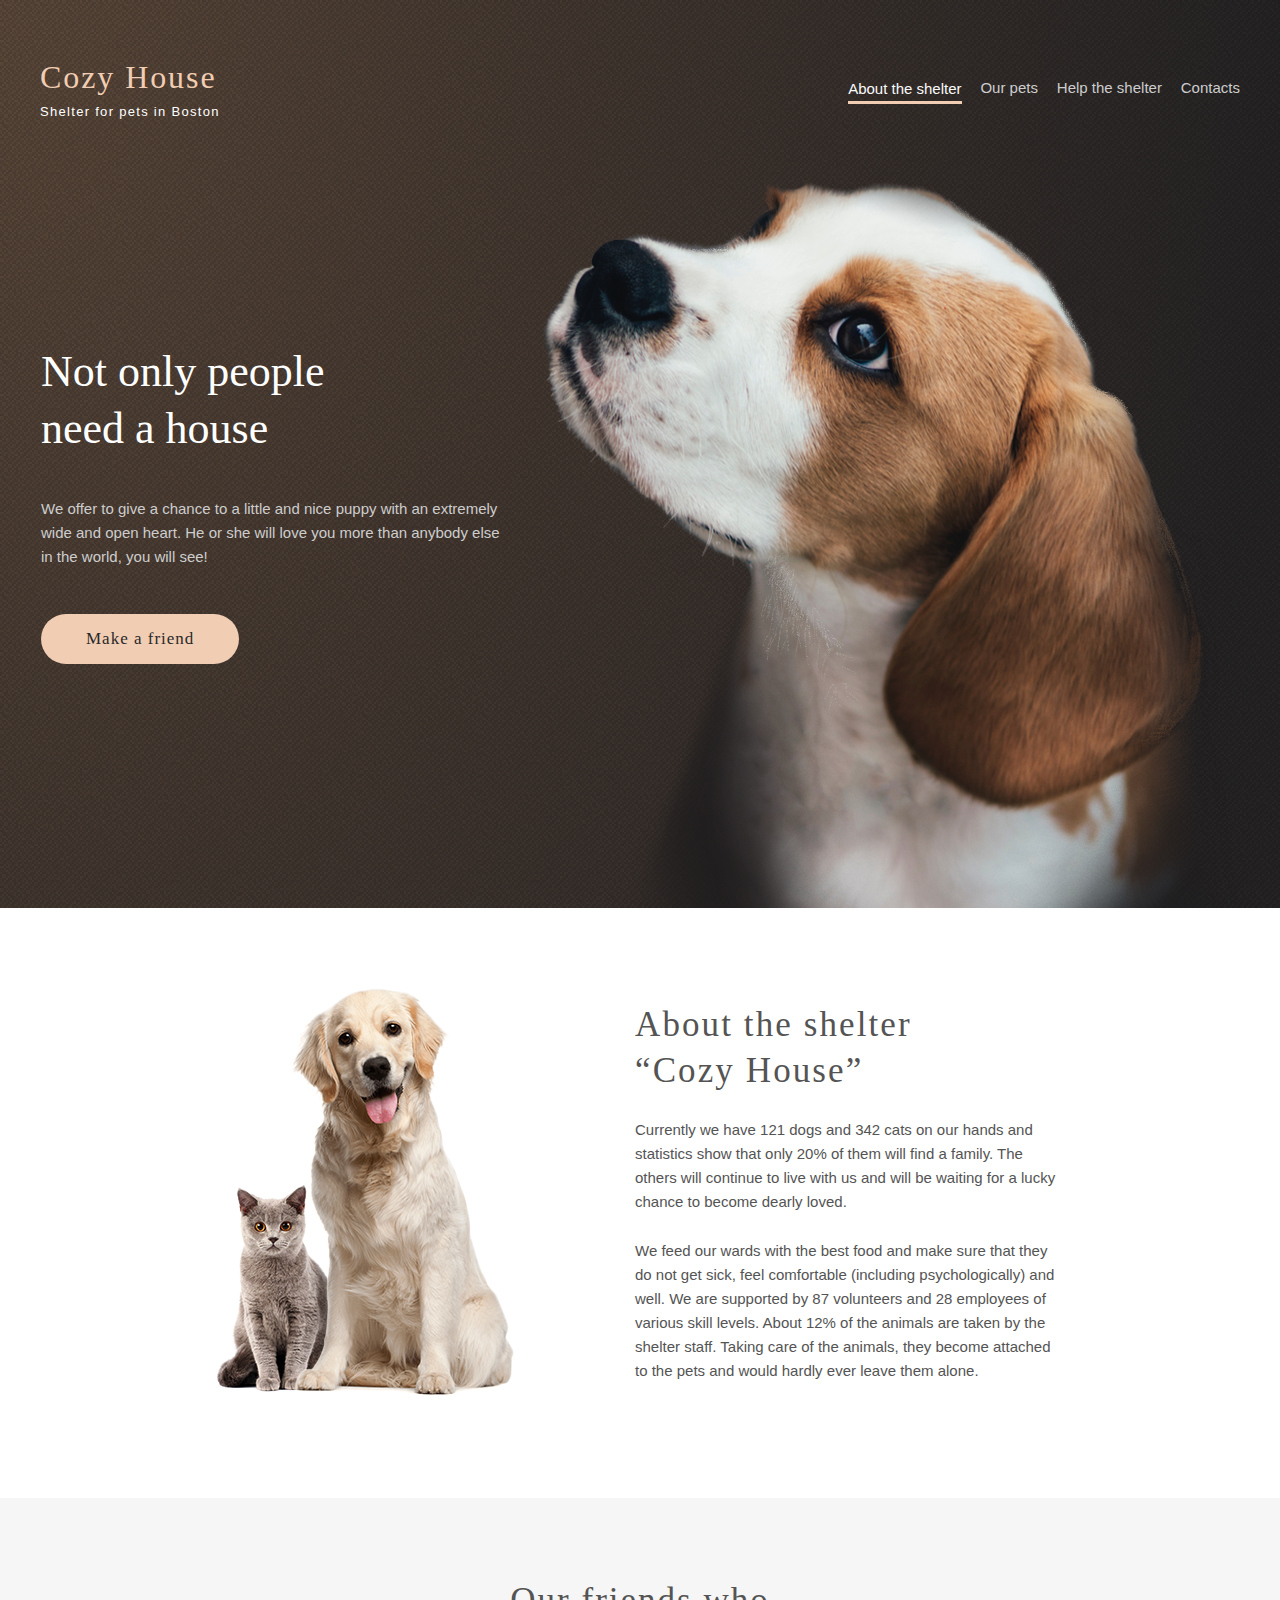
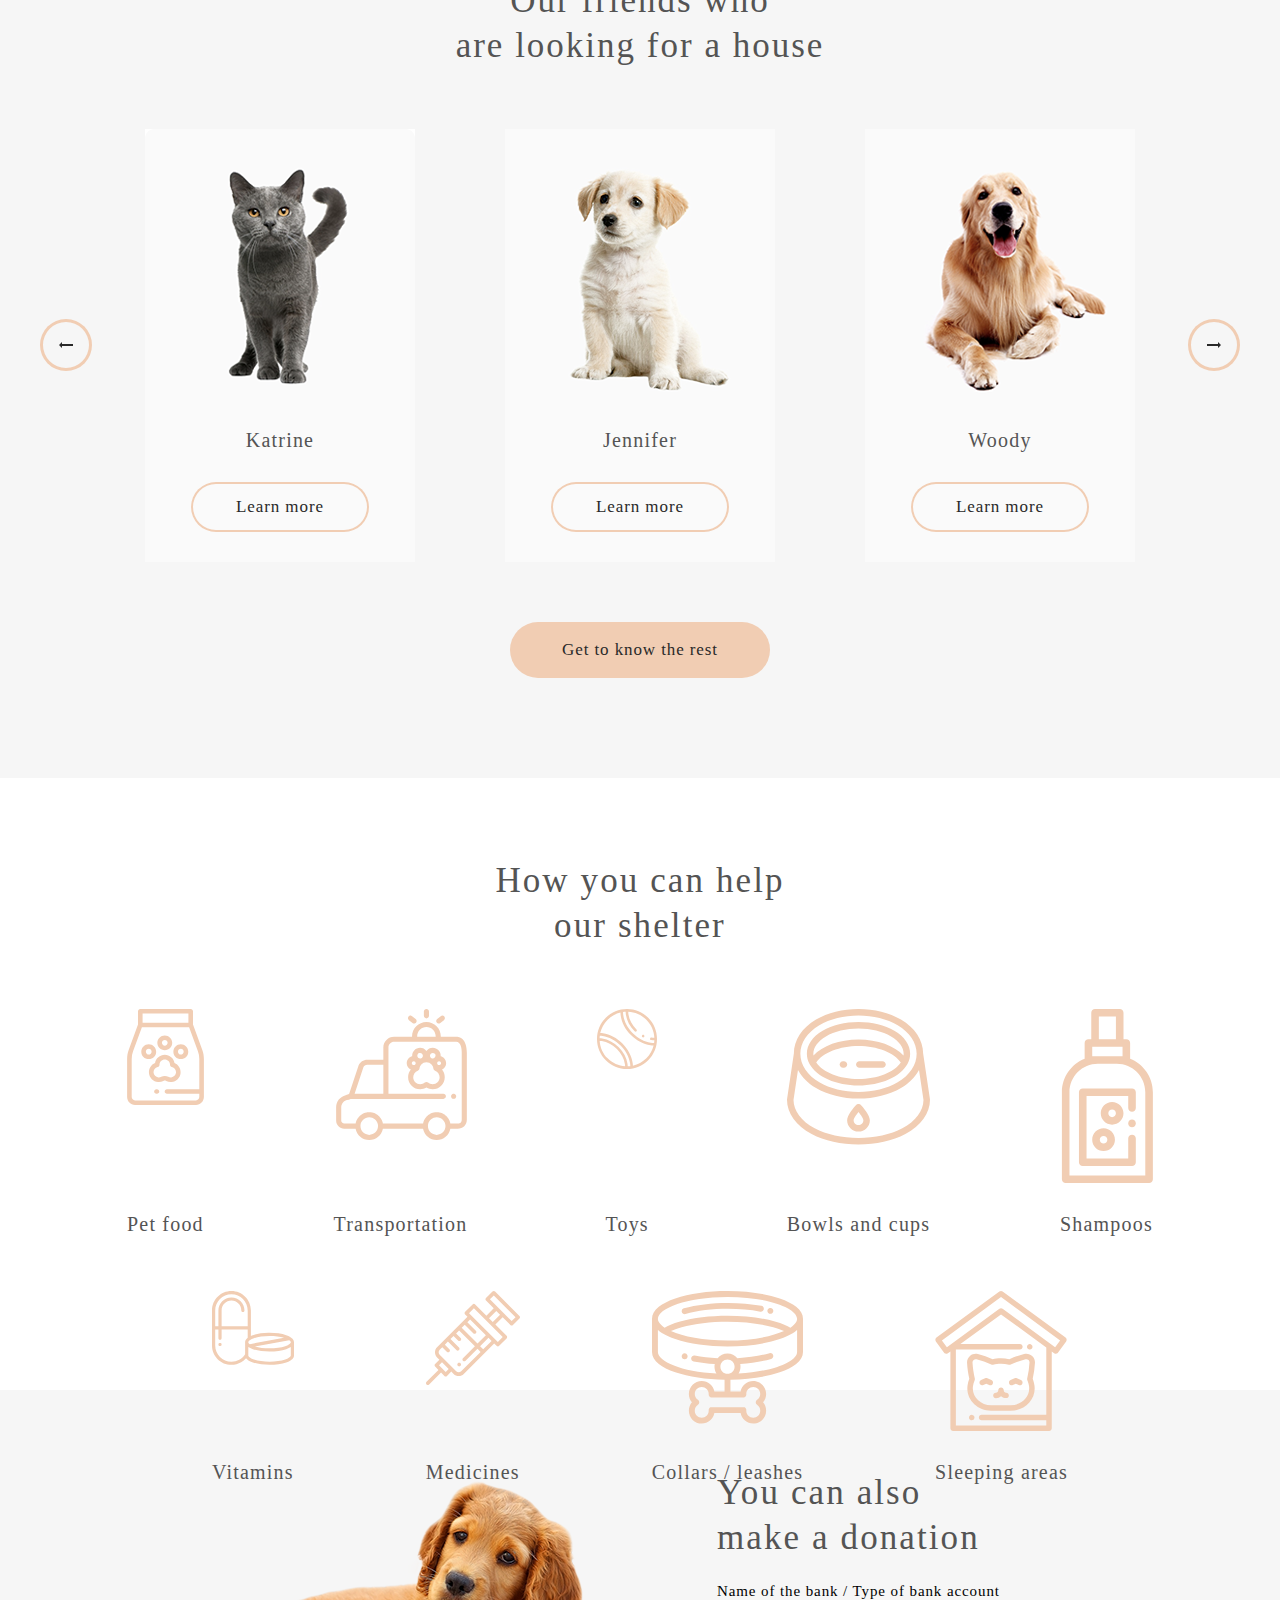
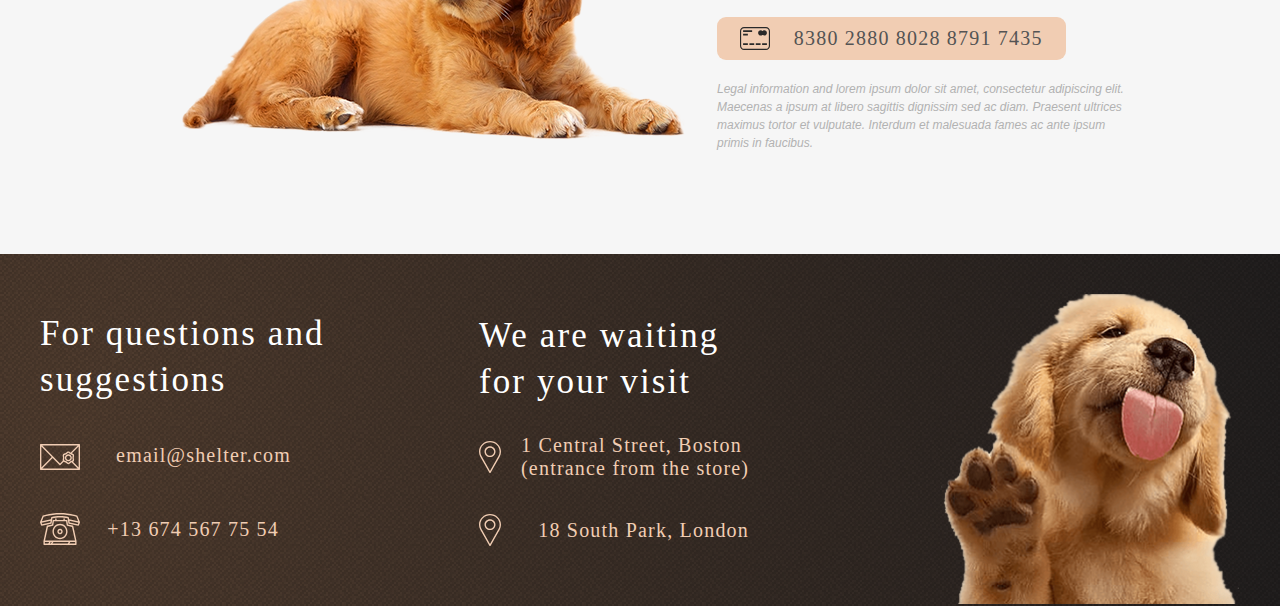
==== pages/main/main.html @ a956bc63 "feat: finish adaptive main page" ====
<!doctype html>
<html lang="en">
<head>
  <meta charset="UTF-8">
  <meta name="viewport"
        content="width=device-width, user-scalable=no, initial-scale=1.0, maximum-scale=1.0, minimum-scale=1.0, shrink-to-fit=no">
  <meta http-equiv="X-UA-Compatible" content="ie=edge">
  <title>Cozy House Shelter</title>
  <link href="main.css" type="text/css" rel="stylesheet">
  <link rel="icon" href="favicon.ico" type="image/x-icon">
</head>
<body>
<div class="bg">
  <div class="wrapper">
    <header>
      <div class="logo">
        <div class="logo__title">
          Cozy House
        </div>
        <div class="logo__subtitle">
          Shelter for pets in Boston
        </div>
      </div>
      <nav class="menu">
        <img class="burger-button" src="../../assets/images/main/start_screen/Burger.svg" alt="">
        <ul class="list">
          <li class="list__item">
            <a class="list__link list__link_active">
              About the shelter
            </a>
          </li>
          <li class="list__item">
            <a class="list__link list__link_disabled">
              Our pets
            </a>
          </li>
          <li class="list__item">
            <a class="list__link list__link_disabled">
              Help the shelter
            </a>
          </li>
          <li class="list__item">
            <a class="list__link list__link_disabled">
              Contacts
            </a>
          </li>
        </ul>
      </nav>
    </header>
  </div>

  <main>
    <div class="hero">
      <div class="wrapper">
        <div class="hero__wrapper">
          <div class="hero__content">
            <h2 class="hero__title">
              Not only people need a house
            </h2>
            <p class="hero__subtitle">
              We offer to give a chance to a little and nice <span>puppy
              with an extremely wide and open</span> <span>heart. He or she will
              love you more than</span> <span>anybody else in the world, you will see!</span>
            </p>
            <button type="button" class="hero__button">
              Make a friend
            </button>
          </div>
          <img class="puppy-bg"
               src="../../assets/images/main/start_screen/start-screen-puppy.png"
               alt="start-screen-puppy">
        </div>
      </div>
    </div>
  </main>
</div>
<div class="about">
  <div class="wrapper">
    <div class="about__wrapper">
      <div class="about__image-wrapper">
        <img class="about__image"
             src="../../assets/images/main/about/about-pets.png"
             alt="about-pets">
      </div>
      <div class="about__content">
        <h3 class="about__title">
          <span>About the shelter </span>
          <span>“Cozy House”</span>
        </h3>
        <div class="about__description">
          <p>
            Currently we have 121 dogs and 342 cats on our hands
            and statistics show that only 20% of them will find a family.
            The others will continue to live with us and will be waiting for
            a lucky chance to become dearly loved.
          </p>
          <p>
            We feed our wards with the best food and make sure that they do
            not get sick, feel comfortable (including psychologically) and well.
            We are supported by 87 volunteers and 28 employees of various skill
            levels. About 12% of the animals are taken by the shelter staff.
            Taking care of the animals, they become attached to the pets and
            would hardly ever leave them alone.
          </p>
        </div>
      </div>
    </div>
  </div>
</div>
<div class="pets">
  <div class="wrapper">
    <div class="pets__wrapper">

      <h3 class="pets__title">
        <span>Our friends who </span>
        <span>are looking for a house</span>
      </h3>
      <div class="pets__content">
        <button class="slider-button">
          <img class="pets__arrow" src="../../assets/icons/Arrow.svg" alt="←">
        </button>
        <div class="pets__content__cards">
          <div class="card">
            <img class="card__image" src="../../assets/images/main/pets/pets-katrine.png" alt="Cat Katrine">
            <div class="card__content">
              <h4 class="card__title">
                Katrine
              </h4>
              <button class="card__button">Learn more</button>
            </div>
          </div>
          <div class="card">
            <img class="card__image" src="../../assets/images/main/pets/pets-jennifer.png" alt="Puppy Jennifer">
            <div class="card__content">
              <h4 class="card__title">
                Jennifer
              </h4>
              <button class="card__button">Learn more</button>
            </div>
          </div>
          <div class="card">
            <img class="card__image" src="../../assets/images/main/pets/pets-woody.png" alt="Dog Woody">
            <div class="card__content">
              <h4 class="card__title">
                Woody
              </h4>
              <button class="card__button">Learn more</button>
            </div>
          </div>
        </div>
        <button class="slider-button_right">
          <img class="pets__arrow" src="../../assets/icons/Arrow.svg" alt="→">
        </button>
      </div>
      <button class="pets__button">
        Get to know the rest
      </button>
    </div>
  </div>
</div>
<div class="help">
  <div class="wrapper">
    <div class="help__wrapper">
      <h3 class="help__title">
        <span>How you can help</span>
        <span>our shelter</span>
      </h3>
      <div class="help__content">
        <div class="help__item">
          <img class="help__icon" src="../../assets/images/main/help/Vector.svg" alt="">
          <h4>Pet food</h4>
        </div>
        <div class="help__item">
          <img class="help__icon" src="../../assets/images/main/help/transportation.svg" alt="">
          <h4>Transportation</h4>
        </div>
        <div class="help__item">
          <img class="help__icon" src="../../assets/images/main/help/toys.svg" alt="">
          <h4>Toys</h4>
        </div>
        <div class="help__item">
          <img class="help__icon" src="../../assets/images/main/help/bowls-and-cups.svg" alt="">
          <h4>Bowls and cups</h4>
        </div>
        <div class="help__item">
          <img class="help__icon" src="../../assets/images/main/help/shampoos.svg" alt="">
          <h4>Shampoos</h4>
        </div>
        <div class="help__item">
          <img class="help__icon" src="../../assets/images/main/help/vitamins.svg" alt="">
          <h4>Vitamins</h4>
        </div>
        <div class="help__item">
          <img class="help__icon" src="../../assets/images/main/help/medicines.svg" alt="">
          <h4>Medicines</h4>
        </div>
        <div class="help__item">
          <img class="help__icon" src="../../assets/images/main/help/collars-or-leashes.svg" alt="">
          <h4>Collars / leashes</h4>
        </div>
        <div class="help__item">
          <img class="help__icon" src="../../assets/images/main/help/sleeping-area.svg" alt="">
          <h4>Sleeping areas</h4>
        </div>
      </div>
    </div>
  </div>
</div>
<div class="donation">
  <div class="wrapper">
    <div class="donation__wrapper">
      <div class="donation__content">
        <div class="donation__content__image">
          <img src="../../assets/images/main/donation/donation-dog.png" alt="donation dog">
        </div>
        <div class="donation__content__info">
          <h3><span>You can also</span><span>make a donation</span></h3>
          <h5>Name of the bank / Type of bank account</h5>
          <div class="donation__credit">
            <img src="../../assets/images/main/donation/credit-card.svg" alt="credit card icon">
            <a class="donation__credit__number">8380 2880 8028 8791 7435</a>
            <!--            <h4>8380 2880 8028 8791 7435</h4>-->
          </div>
          <p>Legal information and lorem ipsum dolor sit amet, consectetur adipiscing elit.
            Maecenas a ipsum at libero sagittis dignissim sed ac diam. Praesent ultrices maximus tortor et
            vulputate. Interdum et malesuada fames ac ante ipsum primis in faucibus.</p>
        </div>
      </div>
    </div>
  </div>
</div>
<footer class="footer">
  <div class="wrapper">
    <div class="footer__wrapper">
      <div class="footer__content">
        <div class="footer__content-1">
          <h3>For questions and suggestions</h3>
          <div class="footer__content-1__email">
            <img src="../../assets/images/main/footer/mail.svg" alt="">
            <h4><a href="mailto:email@shelter.com">email@shelter.com</a></h4>
          </div>
          <div class="footer__content-1__phone">
            <img src="../../assets/images/main/footer/phone.svg" alt="">
            <h4><a href="tel:13 674 567 75 54">+13 674 567 75 54</a></h4>
          </div>
        </div>
        <div class="footer__content-2">
          <h3><span>We are waiting</span><span> for your visit</span></h3>
          <div class="footer__content-2__address">
            <img src="../../assets/images/main/footer/pin.svg" alt="">
            <h4><a href="https://goo.gl/maps/xP6PQfseTddWFfBh7" target="_blank">1 Central Street, Boston (entrance from
              the store)</a></h4>
          </div>
          <div class="footer__content-2__city">
            <img src="../../assets/images/main/footer/pin.svg" alt="">
            <h4><a href="https://goo.gl/maps/x11BV74oHRao1bEs8" target="_blank">18 South Park, London</a></h4>
          </div>
        </div>
        <div class="footer__content-image">
          <img src="../../assets/images/main/footer/footer-puppy.png" alt="">
        </div>
      </div>
    </div>
  </div>
</footer>
</body>
</html>
---- pages/main/main.css ----
@font-face {
  font-family: Georgia; }
:root {
  font-size: 10px; }

* {
  margin: 0;
  padding: 0;
  -webkit-box-sizing: border-box;
  -moz-box-sizing: border-box;
  box-sizing: border-box; }

.wrapper {
  display: flex;
  margin: 0 auto;
  max-width: 128rem;
  justify-content: space-between; }

header {
  display: flex;
  justify-content: space-between;
  width: 100%;
  padding: 6rem 4rem; }

.logo {
  display: flex;
  flex-direction: column;
  margin-right: 8.1rem; }
  .logo__title {
    color: #F1CDB3;
    font-family: Georgia;
    font-size: 3.2rem;
    line-height: 110%;
    letter-spacing: 0.192rem;
    white-space: nowrap; }
  .logo__subtitle {
    margin-top: 10px;
    color: #FFFFFF;
    text-align: center;
    font-family: Arial;
    font-style: normal;
    font-weight: normal;
    font-size: 1.3rem;
    letter-spacing: 0.13rem;
    line-height: 110%; }

.menu {
  display: flex;
  width: 47.3rem; }
  .menu .burger-button {
    visibility: collapse; }

.list {
  display: flex;
  justify-content: space-between;
  width: 100%;
  margin: 0;
  padding-bottom: 0.4rem;
  list-style-type: none; }
  .list .list__item {
    display: flex;
    align-items: center;
    color: #FAFAFA; }
    .list .list__item .list__link {
      font-family: Arial, sans-serif;
      font-size: 1.5rem;
      line-height: 160%;
      cursor: pointer; }
      .list .list__item .list__link_active {
        border-bottom: solid 3px #F1CDB3;
        padding-top: 0.5rem; }
        .list .list__item .list__link_active:hover {
          border-bottom: transparent; }
      .list .list__item .list__link_disabled {
        color: #CDCDCD; }
        .list .list__item .list__link_disabled:hover {
          color: #fff; }

.bg {
  background: url(../../assets/images/noise_transparent@2x.png), radial-gradient(100% 215.42% at 0% 0%, #5B483A 0%, #262425 100%), #211F20; }

.hero {
  display: flex; }
  .hero__wrapper {
    display: flex;
    width: 100%;
    justify-content: space-between;
    flex-direction: row; }
  .hero__content {
    display: flex;
    flex-direction: column;
    justify-content: center;
    padding-bottom: 4rem;
    align-items: flex-start; }
  .hero__title {
    padding: 0 0 4rem 0;
    max-width: 31rem;
    color: #FFFFFF;
    line-height: 130%;
    font-family: Georgia, Serif;
    font-size: 4.4rem;
    font-weight: 400; }
  .hero__subtitle {
    padding-bottom: 1rem;
    max-width: 46rem;
    color: #CDCDCD;
    font-family: Arial, sans-serif;
    line-height: 160%;
    font-weight: 400;
    font-size: 1.5rem; }
  .hero__button {
    background-color: #F1CDB3;
    border-radius: 100px;
    font-family: Georgia, serif;
    font-size: 17px;
    padding: 1.5rem 4.5rem;
    letter-spacing: 0.0108rem;
    cursor: pointer;
    outline: transparent;
    border: none;
    transition-duration: 0.3s;
    color: #292929;
    margin-top: 3.5rem;
    margin-bottom: 4rem;
    letter-spacing: 0.1rem; }
    .hero__button:hover {
      background-color: #FDDCC4; }
  .hero .puppy-bg {
    padding: 0 0 0 4rem; }

.about {
  display: flex;
  justify-content: space-between; }
  .about__wrapper {
    display: flex;
    width: 100%;
    justify-content: space-between;
    padding: 8rem 17.5rem 10rem 17.5rem; }
  .about .wrapper {
    justify-content: center; }
  .about__content {
    display: flex;
    justify-content: center;
    flex-direction: column;
    max-width: 43rem;
    margin-left: 12rem; }
  .about__title {
    color: #545454;
    font-family: Georgia, Serif;
    font-style: normal;
    font-weight: normal;
    font-size: 3.5rem;
    line-height: 130%;
    letter-spacing: 0.21rem;
    color: #545454; }
    .about__title span {
      display: block; }
  .about__description {
    margin-top: 2.5rem; }
    .about__description p {
      color: #545454;
      font-family: Arial, sans-serif;
      font-style: normal;
      font-weight: normal;
      font-size: 1.5rem;
      line-height: 160%;
      color: #545454; }
      .about__description p:nth-child(2) {
        margin-top: 2.5rem; }

.pets {
  padding-top: 8rem;
  padding-bottom: 10rem;
  background: #F6F6F6; }
  .pets__wrapper {
    width: 100%;
    display: flex;
    flex-direction: column;
    align-items: center; }
  .pets__title {
    max-width: 40rem;
    text-align: center;
    color: #545454;
    font-family: Georgia, Serif;
    font-style: normal;
    font-weight: normal;
    font-size: 3.5rem;
    line-height: 130%;
    letter-spacing: 0.21rem;
    color: #545454; }
    .pets__title span {
      display: block;
      letter-spacing: 0.2rem; }
  .pets__content {
    display: flex;
    align-items: center; }
    .pets__content .slider-button {
      display: flex;
      justify-content: center;
      align-items: center;
      width: 5.2rem;
      height: 5.2rem;
      border: none;
      box-shadow: inset 0 0 0 0.3rem #F1CDB3;
      border-radius: 100%;
      padding: 1.9rem;
      background: transparent;
      cursor: pointer;
      transition-duration: 0.3s;
      outline: transparent;
      outline: transparent; }
      .pets__content .slider-button:hover {
        box-shadow: none;
        background-color: #FDDCC4; }
    .pets__content .slider-button_right {
      display: flex;
      justify-content: center;
      align-items: center;
      width: 5.2rem;
      height: 5.2rem;
      border: none;
      box-shadow: inset 0 0 0 0.3rem #F1CDB3;
      border-radius: 100%;
      padding: 1.9rem;
      background: transparent;
      cursor: pointer;
      transition-duration: 0.3s;
      outline: transparent;
      transform: scaleX(-1);
      outline: transparent; }
      .pets__content .slider-button_right:hover {
        box-shadow: none;
        background-color: #FDDCC4; }
    .pets__content__cards {
      display: flex;
      padding: 6rem 0.8rem; }
      .pets__content__cards .card {
        display: flex;
        flex-direction: column;
        border-radius: 0.9rem;
        margin: 0 4.5rem; }
        .pets__content__cards .card:hover {
          box-shadow: 0px 2px 35px 14px rgba(13, 13, 13, 0.04); }
        .pets__content__cards .card__image {
          width: 100%; }
        .pets__content__cards .card__content {
          display: flex;
          flex-direction: column;
          align-items: center;
          padding-bottom: 3rem;
          background: #fafafa; }
        .pets__content__cards .card__title {
          margin: 3rem 0;
          font-family: Georgia, Serif;
          font-style: normal;
          font-weight: normal;
          font-size: 2rem;
          line-height: 115%;
          letter-spacing: 0.12rem;
          color: #545454; }
        .pets__content__cards .card__button {
          background: transparent;
          box-shadow: inset 0 0 0 2px #F1CDB3;
          border-radius: 100px;
          font-family: Georgia, serif;
          font-size: 17px;
          padding: 1.5rem 4.5rem;
          letter-spacing: 0.0108rem;
          cursor: pointer;
          outline: transparent;
          border: none;
          transition-duration: 0.3s;
          color: #292929;
          letter-spacing: 0.09rem; }
          .pets__content__cards .card__button:hover {
            box-shadow: none;
            background-color: #FDDCC4; }
  .pets__button {
    background-color: #F1CDB3;
    border-radius: 100px;
    font-family: Georgia, serif;
    font-size: 17px;
    padding: 1.5rem 4.5rem;
    letter-spacing: 0.0108rem;
    cursor: pointer;
    outline: transparent;
    border: none;
    transition-duration: 0.3s;
    color: #292929;
    width: 26rem;
    letter-spacing: 0.09rem;
    padding: 1.8rem 4.5rem; }
    .pets__button:hover {
      background-color: #FDDCC4; }

.help {
  padding-top: 8rem;
  padding-bottom: 10rem; }
  .help__wrapper {
    width: 100%;
    display: flex;
    flex-direction: column;
    align-items: center; }
  .help__title {
    font-family: Georgia, Serif;
    font-style: normal;
    font-weight: normal;
    font-size: 3.5rem;
    line-height: 130%;
    letter-spacing: 0.21rem;
    color: #545454;
    text-align: center; }
    .help__title span {
      display: block; }
  .help__content {
    display: flex;
    flex-direction: row;
    max-width: 102.6rem;
    max-height: 28.1rem;
    margin-top: 6rem;
    text-align: center;
    justify-content: space-between;
    flex-wrap: wrap;
    gap: 0 8rem; }
    .help__content .help__item {
      display: flex;
      flex-direction: column;
      justify-content: space-between; }
      .help__content .help__item h4 {
        margin-top: 2rem;
        font-family: Georgia, Serif;
        font-style: normal;
        font-weight: normal;
        font-size: 2rem;
        line-height: 115%;
        letter-spacing: 0.12rem;
        color: #545454; }
    .help__content .help__item:nth-child(6) {
      margin-left: 8.5rem; }
    .help__content .help__item:nth-child(9) {
      margin-right: 8.5rem; }
    .help__content .help__item:nth-child(n+6) {
      margin-top: 5.5rem; }
    .help__content .help__icon {
      margin-bottom: 1rem; }

.donation {
  background: #F6F6F6; }
  .donation__wrapper {
    width: 100%;
    display: flex;
    flex-direction: column;
    align-items: center; }
  .donation__content {
    display: flex;
    flex-direction: row;
    padding: 8rem 14.2rem 0 18.2rem;
    margin-bottom: 10.2rem; }
    .donation__content__image {
      padding-top: 1rem; }
    .donation__content__info {
      display: flex;
      flex-direction: column;
      justify-content: space-between;
      padding-left: 3rem; }
      .donation__content__info span {
        display: block; }
      .donation__content__info h3 {
        font-family: Georgia, Serif;
        font-style: normal;
        font-weight: normal;
        font-size: 3.5rem;
        line-height: 130%;
        letter-spacing: 0.21rem;
        color: #545454; }
      .donation__content__info h5 {
        font-family: Georgia, Serif;
        font-style: normal;
        font-weight: normal;
        font-size: 1.5rem;
        line-height: 110%;
        letter-spacing: 0.09rem;
        padding-top: 2.2rem; }
      .donation__content__info .donation__credit {
        display: flex;
        flex-direction: row;
        justify-content: space-evenly;
        align-items: flex-start;
        height: 4.3rem;
        width: 34.9rem;
        border-radius: 0.9rem;
        background-color: #F1CDB3;
        margin-top: 1.8rem;
        padding-top: 1rem; }
        .donation__content__info .donation__credit__number {
          font-family: Georgia, Serif;
          font-style: normal;
          font-weight: normal;
          font-size: 2rem;
          line-height: 115%;
          letter-spacing: 0.12rem;
          color: #545454;
          cursor: pointer; }
      .donation__content__info p {
        font-family: Arial;
        font-style: italic;
        font-weight: normal;
        font-size: 1.2rem;
        line-height: 150%;
        padding-top: 2rem;
        color: #B2B2B2; }

.footer {
  background: url(../../assets/images/noise_transparent@2x.png), radial-gradient(110.67% 538.64% at 5.73% 50%, #513D2F 0%, #1A1A1C 100%), #211F20; }
  .footer__wrapper {
    width: 100%; }
  .footer__content {
    display: flex;
    flex-direction: row;
    align-items: center;
    justify-content: space-between; }
    .footer__content-1 {
      max-width: 30rem;
      height: 23.4rem;
      margin-left: 4rem;
      margin-bottom: 0.4rem; }
      .footer__content-1__email {
        display: flex;
        flex-direction: row;
        justify-content: space-between;
        width: 25.1rem;
        padding-top: 4.2rem; }
      .footer__content-1__phone {
        display: flex;
        flex-direction: row;
        justify-content: space-between;
        width: 23.9rem;
        padding-top: 4.3rem; }
        .footer__content-1__phone h4 {
          padding-top: 0.5rem; }
    .footer__content-2 {
      display: flex;
      flex-direction: column;
      width: 30.2rem;
      height: 23.4rem;
      margin-right: 2rem; }
      .footer__content-2 span {
        display: block; }
      .footer__content-2 h3 {
        max-width: 32.5rem; }
      .footer__content-2__address {
        display: flex;
        flex-direction: row;
        justify-content: space-between;
        margin-top: 3rem; }
        .footer__content-2__address h4 {
          padding-left: 2rem; }
      .footer__content-2__city {
        display: flex;
        flex-direction: row;
        justify-content: space-between;
        margin-top: 3.4rem;
        width: 27rem; }
        .footer__content-2__city h4 {
          margin-top: 0.5rem; }
    .footer__content a {
      color: #F1CDB3;
      text-decoration: none; }
      .footer__content a:hover {
        text-decoration: underline; }
    .footer__content-image {
      margin-top: 4rem;
      margin-right: 4rem; }
    .footer__content h3 {
      font-family: Georgia, Serif;
      font-style: normal;
      font-weight: normal;
      font-size: 3.5rem;
      line-height: 130%;
      letter-spacing: 0.21rem;
      color: #545454;
      color: #FFFFFF; }
    .footer__content h4 {
      font-family: Georgia, Serif;
      font-style: normal;
      font-weight: normal;
      font-size: 2rem;
      line-height: 115%;
      letter-spacing: 0.12rem;
      color: #545454;
      color: #F1CDB3; }

@media screen and (max-width: 1279px) {
  body {
    width: 76.8rem;
    margin: 0 auto; }

  .wrapper {
    max-width: 76.8rem; }

  header {
    padding: 3rem; }
    header .logo {
      margin-right: 4.1rem; }

  .hero {
    flex-wrap: wrap; }
    .hero__content {
      padding-right: 7rem;
      flex-direction: column;
      align-items: center;
      margin: 3rem 0 0 0; }
    .hero .puppy-bg {
      padding: 5.9rem 0 0 14.1rem;
      width: 71.2rem; }
    .hero__title {
      padding: 0 0 3rem 0;
      margin-right: 8rem; }
    .hero__subtitle {
      padding: 0;
      margin-top: 1.2rem;
      margin-left: 7.4rem; }
    .hero__button {
      margin: 4.5rem 0 0 6.8rem; }

  .about__wrapper {
    flex-direction: column-reverse;
    padding: 8rem 18rem 9.7rem 17rem; }
  .about__content {
    margin: 0; }
  .about__description p {
    width: 43rem; }
  .about__image-wrapper {
    padding-top: 8rem;
    padding-left: 6.5rem; }

  .pets {
    padding-top: 8.2rem; }
    .pets__content__cards {
      padding: 6rem 0; }
      .pets__content__cards .card:nth-child(1) {
        margin: 0 2rem 0 1rem; }
      .pets__content__cards .card:nth-child(2) {
        margin: 0 1rem 0 2rem; }
      .pets__content__cards .card:nth-child(3) {
        display: none; }

  .help {
    margin-bottom: 16.9rem; }
    .help__content {
      width: 63rem;
      height: 44.9rem; }
      .help__content .help__item:nth-child(n+6) {
        margin: 0; }
      .help__content .help__item:nth-child(1) {
        padding-left: 4.5rem; }
      .help__content .help__item:nth-child(2) {
        padding-right: 1rem; }
      .help__content .help__item:nth-child(3) {
        padding-right: 5.5rem; }
      .help__content .help__item:nth-child(4) {
        padding-left: 1rem;
        padding-top: 5.6rem; }
      .help__content .help__item:nth-child(5) {
        padding-top: 5.6rem;
        padding-right: 3rem; }
      .help__content .help__item:nth-child(6) {
        padding-right: 4rem;
        padding-top: 5.6rem; }
      .help__content .help__item:nth-child(7) {
        padding-left: 3.4rem;
        padding-top: 5.4rem; }
      .help__content .help__item:nth-child(8) {
        padding-left: 1.3rem;
        padding-top: 5.6rem; }
      .help__content .help__item:nth-child(9) {
        padding-right: 1rem;
        padding-top: 5.4rem; }

  .donation__content {
    flex-direction: column-reverse;
    margin-bottom: 9.7rem;
    padding: 8rem 14.2rem 0 14.2rem; }
    .donation__content__image {
      padding-top: 6rem; }
    .donation__content__info {
      padding-left: 6rem; }
      .donation__content__info h5 {
        padding-top: 2.2rem; }
      .donation__content__info p {
        padding-right: 9rem; }

  .footer__content {
    flex-wrap: wrap; }
    .footer__content-1 {
      margin-top: 3rem;
      margin-left: 6.3rem; }
    .footer__content-2 {
      margin-top: 3rem;
      margin-right: 6.3rem; }
    .footer__content-image {
      margin-top: 6.2rem;
      margin-left: 23.3rem; } }
@media screen and (max-width: 767px) {
  body {
    width: 32rem; }

  .wrapper {
    width: 32rem; }

  header {
    padding-top: 3rem;
    padding-left: 1rem; }

  .logo {
    margin-right: 4rem; }

  .menu .list {
    display: none; }
  .menu .burger-button {
    visibility: visible; }

  .hero__wrapper {
    align-items: center;
    margin-top: 3rem; }
  .hero__content {
    justify-content: space-between;
    margin: 0;
    padding: 0;
    width: 29.6rem;
    height: 30rem; }
  .hero__title {
    text-align: center;
    font-size: 2.5rem;
    padding: 0;
    margin: 0;
    width: 20rem;
    letter-spacing: 0.14rem; }
  .hero__subtitle {
    margin: 0; }
    .hero__subtitle span {
      padding-left: 1.7rem; }
  .hero__button {
    margin: 0 0 0.4rem; }
  .hero .puppy-bg {
    padding: 0;
    width: 26rem;
    margin-top: 10.3rem;
    margin-left: 4rem; }

  .about__wrapper {
    padding: 0;
    margin-bottom: 4.1rem; }
  .about__content {
    align-items: center; }
  .about__title {
    letter-spacing: 0.15rem;
    margin-top: 4.3rem;
    font-size: 2.5rem;
    text-align: center; }
  .about__description p {
    width: 27rem;
    text-align: justify; }
    .about__description p:nth-child(2) {
      margin-top: 2rem; }
  .about__image-wrapper {
    align-self: center;
    padding-left: 0;
    padding-top: 4rem; }
  .about__image {
    width: 26rem; }

  .pets {
    padding-top: 4.2rem;
    padding-bottom: 4rem; }
    .pets__title {
      font-size: 2.5rem; }
      .pets__title span {
        letter-spacing: 0.15rem; }
    .pets__content {
      flex-flow: wrap;
      justify-content: center; }
      .pets__content .slider-button {
        margin-right: 8rem; }
      .pets__content__cards {
        order: -1;
        padding: 4.4rem 0 2rem; }
        .pets__content__cards .card:nth-child(1) {
          margin: 0; }
        .pets__content__cards .card:nth-child(2) {
          display: none; }
    .pets__button {
      margin-top: 4.2rem; }

  .help {
    padding-top: 4.1rem; }
    .help__wrapper {
      margin-bottom: 5rem; }
    .help__title {
      font-size: 2.5rem;
      letter-spacing: 0.15rem; }
    .help__content {
      width: 29rem;
      height: 55.5rem;
      display: grid;
      grid-template-columns: 1fr 13rem;
      grid-gap: 2rem;
      margin-top: 4.2rem; }
      .help__content .help__item {
        align-items: center; }
        .help__content .help__item:nth-child(n) {
          padding: 0; }
        .help__content .help__item:nth-child(n+3) {
          margin-top: 1rem; }
        .help__content .help__item h4 {
          font-size: 1.5rem; }
        .help__content .help__item h4:nth-child(n) {
          margin-top: 1rem; }
      .help__content .help__icon {
        max-width: 5rem;
        max-height: 5rem; }

  .donation__content {
    padding: 4rem 0 0;
    margin-bottom: 3.9rem; }
    .donation__content__info {
      align-items: center;
      width: 30rem;
      height: 28.1rem;
      padding: 0; }
      .donation__content__info h3 {
        font-size: 2.5rem;
        letter-spacing: 0.15rem;
        text-align: center; }
      .donation__content__info h5 {
        margin-bottom: 2.1rem;
        letter-spacing: 0; }
      .donation__content__info p {
        padding-right: 0; }
    .donation__content .donation__credit {
      width: 28.1rem;
      margin: 0;
      padding-top: 1.2rem;
      padding-left: 0.3rem; }
      .donation__content .donation__credit a {
        font-size: 15px; }
    .donation__content__image {
      padding-top: 4.3rem;
      padding-left: 2rem; }
      .donation__content__image img {
        width: 26rem; }

  .footer__content-1 {
    display: flex;
    flex-direction: column;
    align-items: center;
    margin-left: 1rem; }
    .footer__content-1 h3 {
      font-size: 2.5rem;
      letter-spacing: 0.15rem;
      text-align: center; }
  .footer__content-2 {
    display: flex;
    flex-direction: column;
    align-items: center;
    margin-left: 1rem;
    margin-top: 1rem;
    margin-right: 0; }
    .footer__content-2__address {
      margin-top: 4rem; }
    .footer__content-2__city {
      margin-top: 4.4rem;
      margin-right: 3rem; }
    .footer__content-2 h3 {
      font-size: 2.5rem;
      letter-spacing: 0.15rem;
      text-align: center;
      max-width: 27.5rem; }
      .footer__content-2 h3 span {
        display: inline; }
  .footer__content-image {
    margin-top: 2.7rem;
    margin-right: 0;
    margin-left: 3rem; }
    .footer__content-image img {
      width: 26rem; } }

/*# sourceMappingURL=main.css.map */
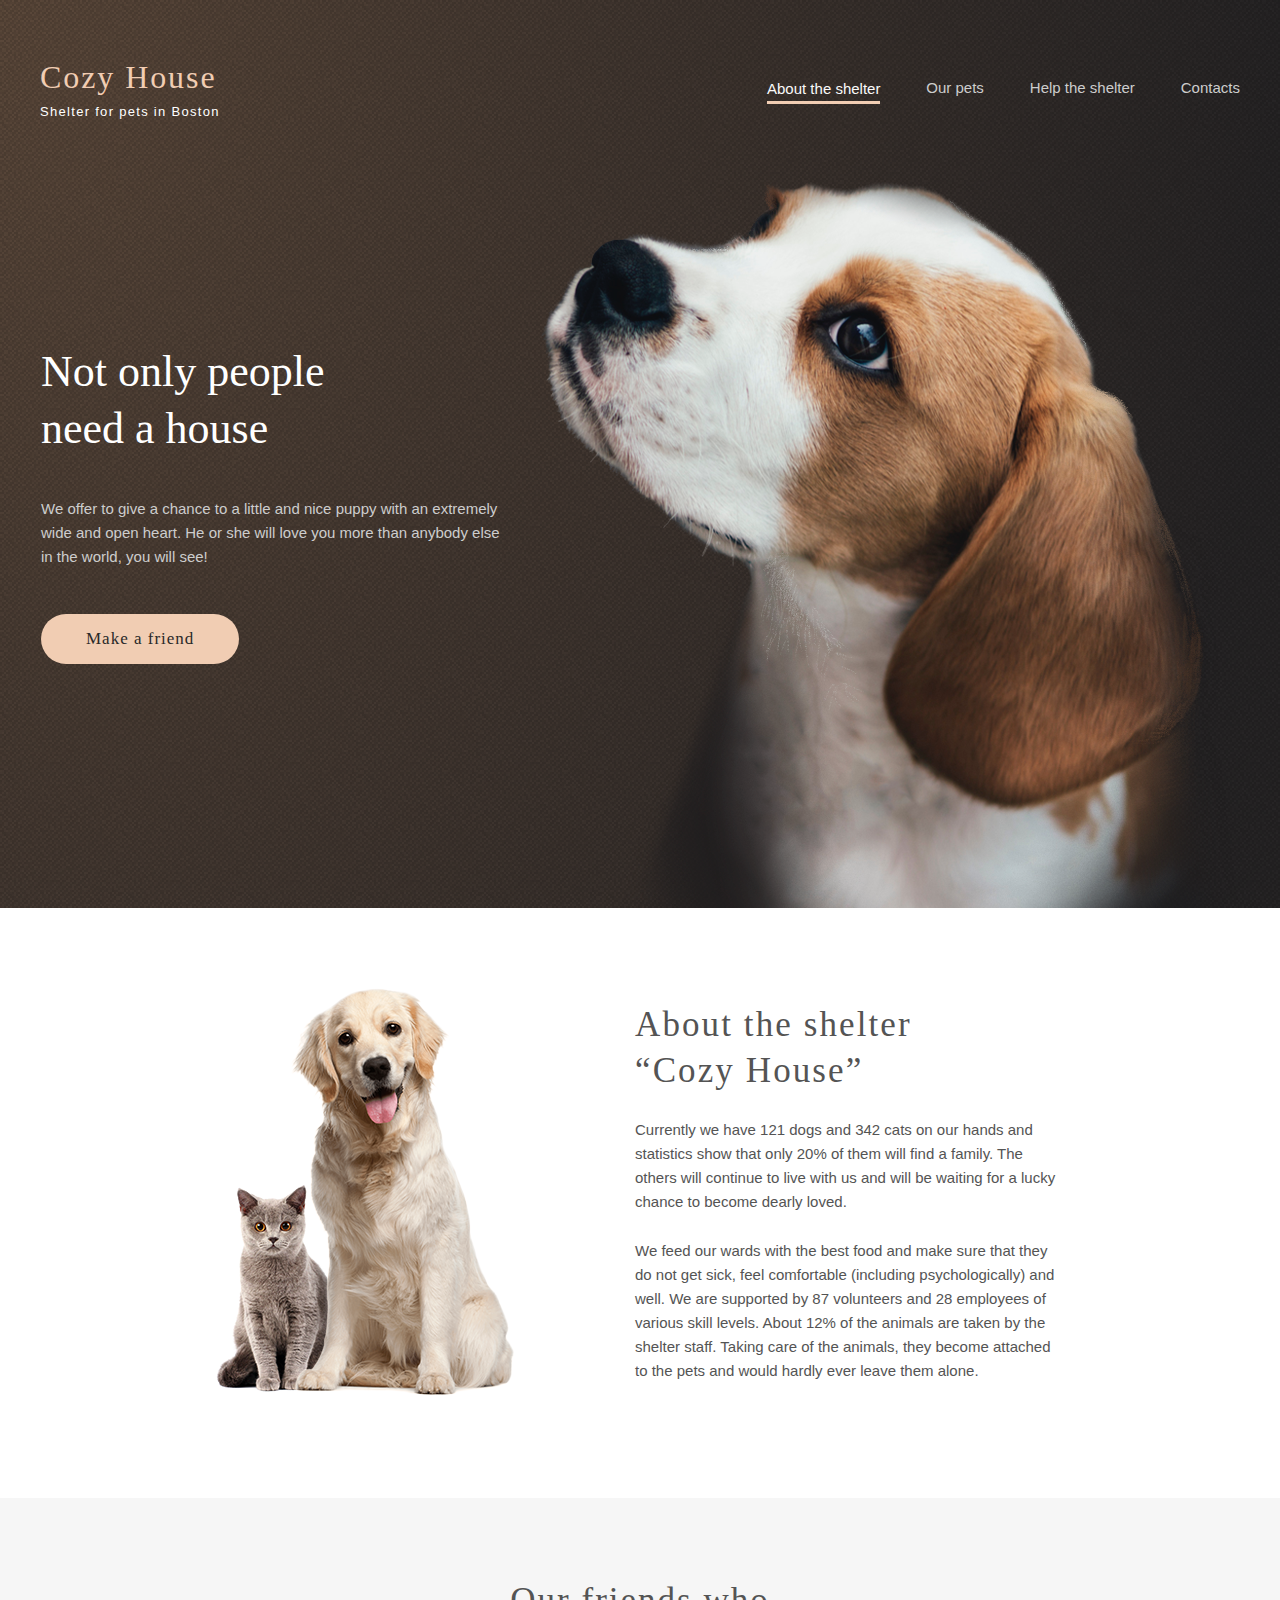
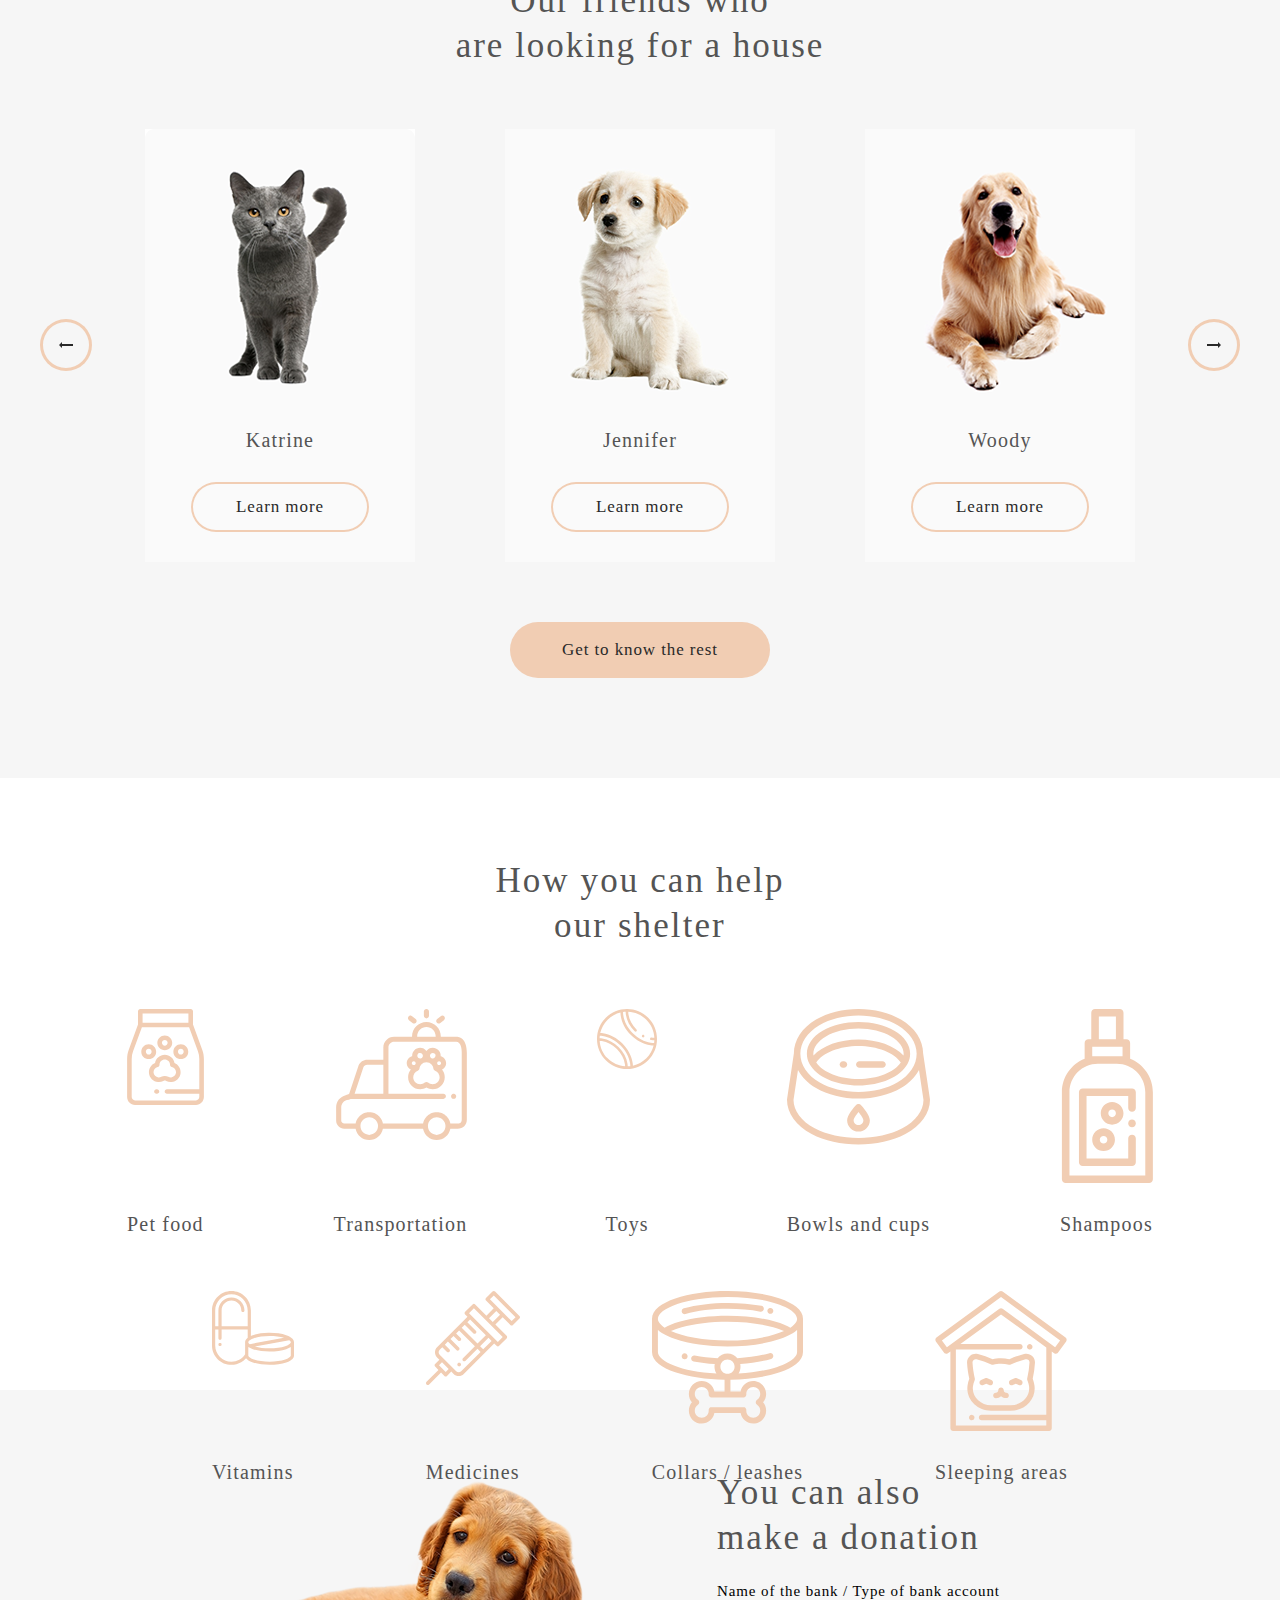
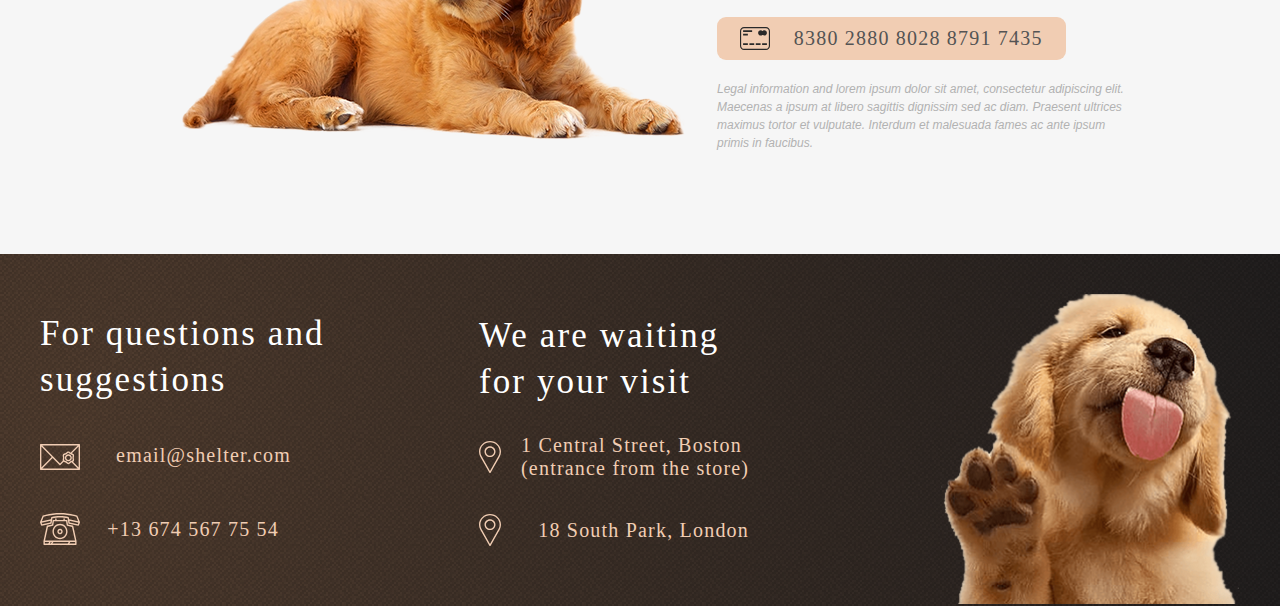
==== commit e0164129: "feat: add burger menu" ====
--- a/pages/main/main.html
+++ b/pages/main/main.html
@@ -8,12 +8,55 @@
   <title>Cozy House Shelter</title>
   <link href="main.css" type="text/css" rel="stylesheet">
   <link rel="icon" href="favicon.ico" type="image/x-icon">
+  <!--  <script src="script.js"></script>-->
 </head>
 <body>
-<div class="bg">
-  <div class="wrapper">
-    <header>
-      <div class="logo">
+<div class="burger-wrapper">
+  <div id="burger-menu-bg">
+    <div class="burger-logo">
+      <div class="burger-logo__title">
+        Cozy House
+      </div>
+      <div class="burger-logo__subtitle">
+        Shelter for pets in Boston
+      </div>
+    </div>
+    <nav id="burger-menu" class="burger-menu">
+      <!--        <div id="menu-bg" class="menu-bg">-->
+      <img id="openBurger" class="burger-button" src="../../assets/images/main/start_screen/Burger.svg" alt="">
+
+      <ul id="burger-menu-list" class="burger-list">
+        <!--            <img class="burger-button-flipped">-->
+        <li class="burger-list__item">
+          <a class="list__link list__link_active" href="../main/main.html">
+            About the shelter
+          </a>
+        </li>
+        <li class="burger-list__item">
+          <a class="list__link list__link_disabled" href="../pets/pets.html">
+            Our pets
+          </a>
+        </li>
+        <li class="burger-list__item">
+          <a class="list__link list__link_disabled" href="javascript:void(0)">
+            Help the shelter
+          </a>
+        </li>
+        <li class="burger-list__item">
+          <a class="list__link list__link_disabled" href="javascript:void(0)">
+            Contacts
+          </a>
+        </li>
+      </ul>
+      <!--        </div>-->
+    </nav>
+  </div>
+</div>
+<div id="burger-fade"></div>
+<div id="bg-content" class="bg">
+  <div class="wrapper">
+    <header id="main-header" class="header">
+      <div id="logo" class="logo">
         <div class="logo__title">
           Cozy House
         </div>
@@ -21,26 +64,25 @@
           Shelter for pets in Boston
         </div>
       </div>
-      <nav class="menu">
-        <img class="burger-button" src="../../assets/images/main/start_screen/Burger.svg" alt="">
-        <ul class="list">
+      <nav id="menu" class="menu">
+        <ul id="menu-list" class="list">
           <li class="list__item">
-            <a class="list__link list__link_active">
+            <a class="list__link list__link_active" href="../main/main.html">
               About the shelter
             </a>
           </li>
           <li class="list__item">
-            <a class="list__link list__link_disabled">
+            <a class="list__link list__link_disabled" href="../pets/pets.html">
               Our pets
             </a>
           </li>
           <li class="list__item">
-            <a class="list__link list__link_disabled">
+            <a class="list__link list__link_disabled" href="javascript:void(0)">
               Help the shelter
             </a>
           </li>
           <li class="list__item">
-            <a class="list__link list__link_disabled">
+            <a class="list__link list__link_disabled" href="javascript:void(0)">
               Contacts
             </a>
           </li>
@@ -49,7 +91,7 @@
     </header>
   </div>
 
-  <main>
+  <main class="main">
     <div class="hero">
       <div class="wrapper">
         <div class="hero__wrapper">
@@ -263,5 +305,7 @@
     </div>
   </div>
 </footer>
+
 </body>
+<script type="text/javascript" src="script.js"></script>
 </html>
--- a/pages/main/main.css
+++ b/pages/main/main.css
@@ -1,5 +1,15 @@
 @font-face {
   font-family: Georgia; }
+@keyframes slideIn {
+  from {
+    margin-left: 100%;
+    width: 300%; }
+  50% {
+    margin-left: 50%;
+    width: 200%; }
+  to {
+    margin-left: 0;
+    width: 100%; } }
 :root {
   font-size: 10px; }
 
@@ -20,7 +30,8 @@
   display: flex;
   justify-content: space-between;
   width: 100%;
-  padding: 6rem 4rem; }
+  padding: 6rem 4rem;
+  transition: 400ms; }
 
 .logo {
   display: flex;
@@ -50,30 +61,33 @@
   .menu .burger-button {
     visibility: collapse; }
 
-.list {
+#menu-list {
   display: flex;
   justify-content: space-between;
   width: 100%;
   margin: 0;
   padding-bottom: 0.4rem;
   list-style-type: none; }
-  .list .list__item {
+  #menu-list .list__item {
     display: flex;
     align-items: center;
-    color: #FAFAFA; }
-    .list .list__item .list__link {
+    color: #FAFAFA;
+    text-decoration: none; }
+    #menu-list .list__item .list__link {
+      text-decoration: none;
       font-family: Arial, sans-serif;
       font-size: 1.5rem;
       line-height: 160%;
       cursor: pointer; }
-      .list .list__item .list__link_active {
+      #menu-list .list__item .list__link_active {
+        color: #FAFAFA;
         border-bottom: solid 3px #F1CDB3;
         padding-top: 0.5rem; }
-        .list .list__item .list__link_active:hover {
+        #menu-list .list__item .list__link_active:hover {
           border-bottom: transparent; }
-      .list .list__item .list__link_disabled {
+      #menu-list .list__item .list__link_disabled {
         color: #CDCDCD; }
-        .list .list__item .list__link_disabled:hover {
+        #menu-list .list__item .list__link_disabled:hover {
           color: #fff; }
 
 .bg {
@@ -130,7 +144,8 @@
 
 .about {
   display: flex;
-  justify-content: space-between; }
+  justify-content: space-between;
+  background-color: #FFFFFF; }
   .about__wrapper {
     display: flex;
     width: 100%;
@@ -294,6 +309,7 @@
       background-color: #FDDCC4; }
 
 .help {
+  background-color: #FFFFFF;
   padding-top: 8rem;
   padding-bottom: 10rem; }
   .help__wrapper {
@@ -490,9 +506,19 @@
       color: #545454;
       color: #F1CDB3; }
 
+#burger-menu-bg {
+  right: -1400px;
+  transition: 600ms;
+  display: flex;
+  visibility: visible;
+  height: 823px;
+  width: 320px;
+  position: fixed;
+  background-color: #292929;
+  z-index: 1; }
+
 @media screen and (max-width: 1279px) {
   body {
-    width: 76.8rem;
     margin: 0 auto; }
 
   .wrapper {
@@ -505,6 +531,8 @@
 
   .hero {
     flex-wrap: wrap; }
+    .hero__wrapper {
+      flex-direction: column; }
     .hero__content {
       padding-right: 7rem;
       flex-direction: column;
@@ -525,7 +553,7 @@
 
   .about__wrapper {
     flex-direction: column-reverse;
-    padding: 8rem 18rem 9.7rem 17rem; }
+    padding: 8rem 16rem 9.7rem 16rem; }
   .about__content {
     margin: 0; }
   .about__description p {
@@ -546,7 +574,7 @@
         display: none; }
 
   .help {
-    margin-bottom: 16.9rem; }
+    padding-bottom: 26.8rem; }
     .help__content {
       width: 63rem;
       height: 44.9rem; }
@@ -580,7 +608,7 @@
   .donation__content {
     flex-direction: column-reverse;
     margin-bottom: 9.7rem;
-    padding: 8rem 14.2rem 0 14.2rem; }
+    padding: 8rem 11.2rem 0 13.2rem; }
     .donation__content__image {
       padding-top: 6rem; }
     .donation__content__info {
@@ -602,8 +630,95 @@
       margin-top: 6.2rem;
       margin-left: 23.3rem; } }
 @media screen and (max-width: 767px) {
-  body {
-    width: 32rem; }
+  body #burger-fade {
+    display: none;
+    position: fixed;
+    width: 76.7rem;
+    height: 80rem;
+    background-color: #292929;
+    opacity: .6; }
+  body #burger-fade.show {
+    display: block; }
+  body .burger-wrapper {
+    display: flex;
+    justify-items: right; }
+  body .burger-logo {
+    display: none; }
+  body .burger-menu {
+    float: right;
+    align-items: flex-end;
+    flex-flow: column-reverse;
+    justify-content: center;
+    position: absolute;
+    display: flex;
+    width: 32rem;
+    padding-right: 4rem;
+    top: 25rem;
+    text-align-last: center; }
+  body #burger-menu-bg.show {
+    right: 0; }
+    body #burger-menu-bg.show .burger-logo {
+      display: flex;
+      flex-direction: column;
+      margin-right: 12rem;
+      width: 30rem;
+      height: 6rem;
+      align-items: center;
+      margin-top: 3rem; }
+      body #burger-menu-bg.show .burger-logo__title {
+        color: #F1CDB3;
+        font-family: Georgia;
+        font-size: 3.2rem;
+        line-height: 110%;
+        letter-spacing: 0.192rem;
+        white-space: nowrap; }
+      body #burger-menu-bg.show .burger-logo__subtitle {
+        margin-top: 10px;
+        color: #FFFFFF;
+        text-align: center;
+        font-family: Arial;
+        font-style: normal;
+        font-weight: normal;
+        font-size: 1.3rem;
+        letter-spacing: 0.13rem;
+        line-height: 110%; }
+    body #burger-menu-bg.show #burger-menu-list {
+      visibility: visible;
+      display: grid;
+      grid-gap: 4rem;
+      font-size: 32px;
+      font-style: normal;
+      font-weight: 400;
+      line-height: 51px;
+      letter-spacing: 0;
+      text-align: left;
+      text-decoration: none; }
+      body #burger-menu-bg.show #burger-menu-list .burger-list__item {
+        list-style: none; }
+        body #burger-menu-bg.show #burger-menu-list .burger-list__item a {
+          text-decoration: none;
+          color: #CDCDCD; }
+        body #burger-menu-bg.show #burger-menu-list .burger-list__item .list__link_active {
+          color: #FAFAFA;
+          border-bottom: solid 3px #F1CDB3; }
+          body #burger-menu-bg.show #burger-menu-list .burger-list__item .list__link_active:hover {
+            border-bottom: transparent; }
+        body #burger-menu-bg.show #burger-menu-list .burger-list__item .list__link_disabled {
+          color: #CDCDCD; }
+          body #burger-menu-bg.show #burger-menu-list .burger-list__item .list__link_disabled:hover {
+            color: #fff; }
+  body .burger-button {
+    display: block;
+    visibility: visible;
+    right: 5rem;
+    position: fixed;
+    top: 5rem;
+    transition: 600ms; }
+  body #burger-menu-list {
+    visibility: collapse; }
+  body #burger-menu-bg.close {
+    right: -3000;
+    transition: 600ms; }
 
   .wrapper {
     width: 32rem; }
@@ -612,13 +727,30 @@
     padding-top: 3rem;
     padding-left: 1rem; }
 
+  .header.hide {
+    transition: 600ms;
+    -webkit-transform: translateY(-45rem); }
+
   .logo {
     margin-right: 4rem; }
 
-  .menu .list {
-    display: none; }
-  .menu .burger-button {
-    visibility: visible; }
+  .menu {
+    height: 2rem;
+    justify-content: center;
+    position: fixed; }
+    .menu .list {
+      visibility: hidden; }
+    .menu .burger-button {
+      position: relative;
+      height: 22px;
+      visibility: visible;
+      margin-top: 2rem; }
+    .menu .menu-bg {
+      width: 0;
+      height: 0; }
+
+  .show .burger-button {
+    transform: rotate(90deg); }
 
   .hero__wrapper {
     align-items: center;
@@ -769,7 +901,7 @@
     .footer__content-2__address {
       margin-top: 4rem; }
     .footer__content-2__city {
-      margin-top: 4.4rem;
+      margin-top: 4rem;
       margin-right: 3rem; }
     .footer__content-2 h3 {
       font-size: 2.5rem;
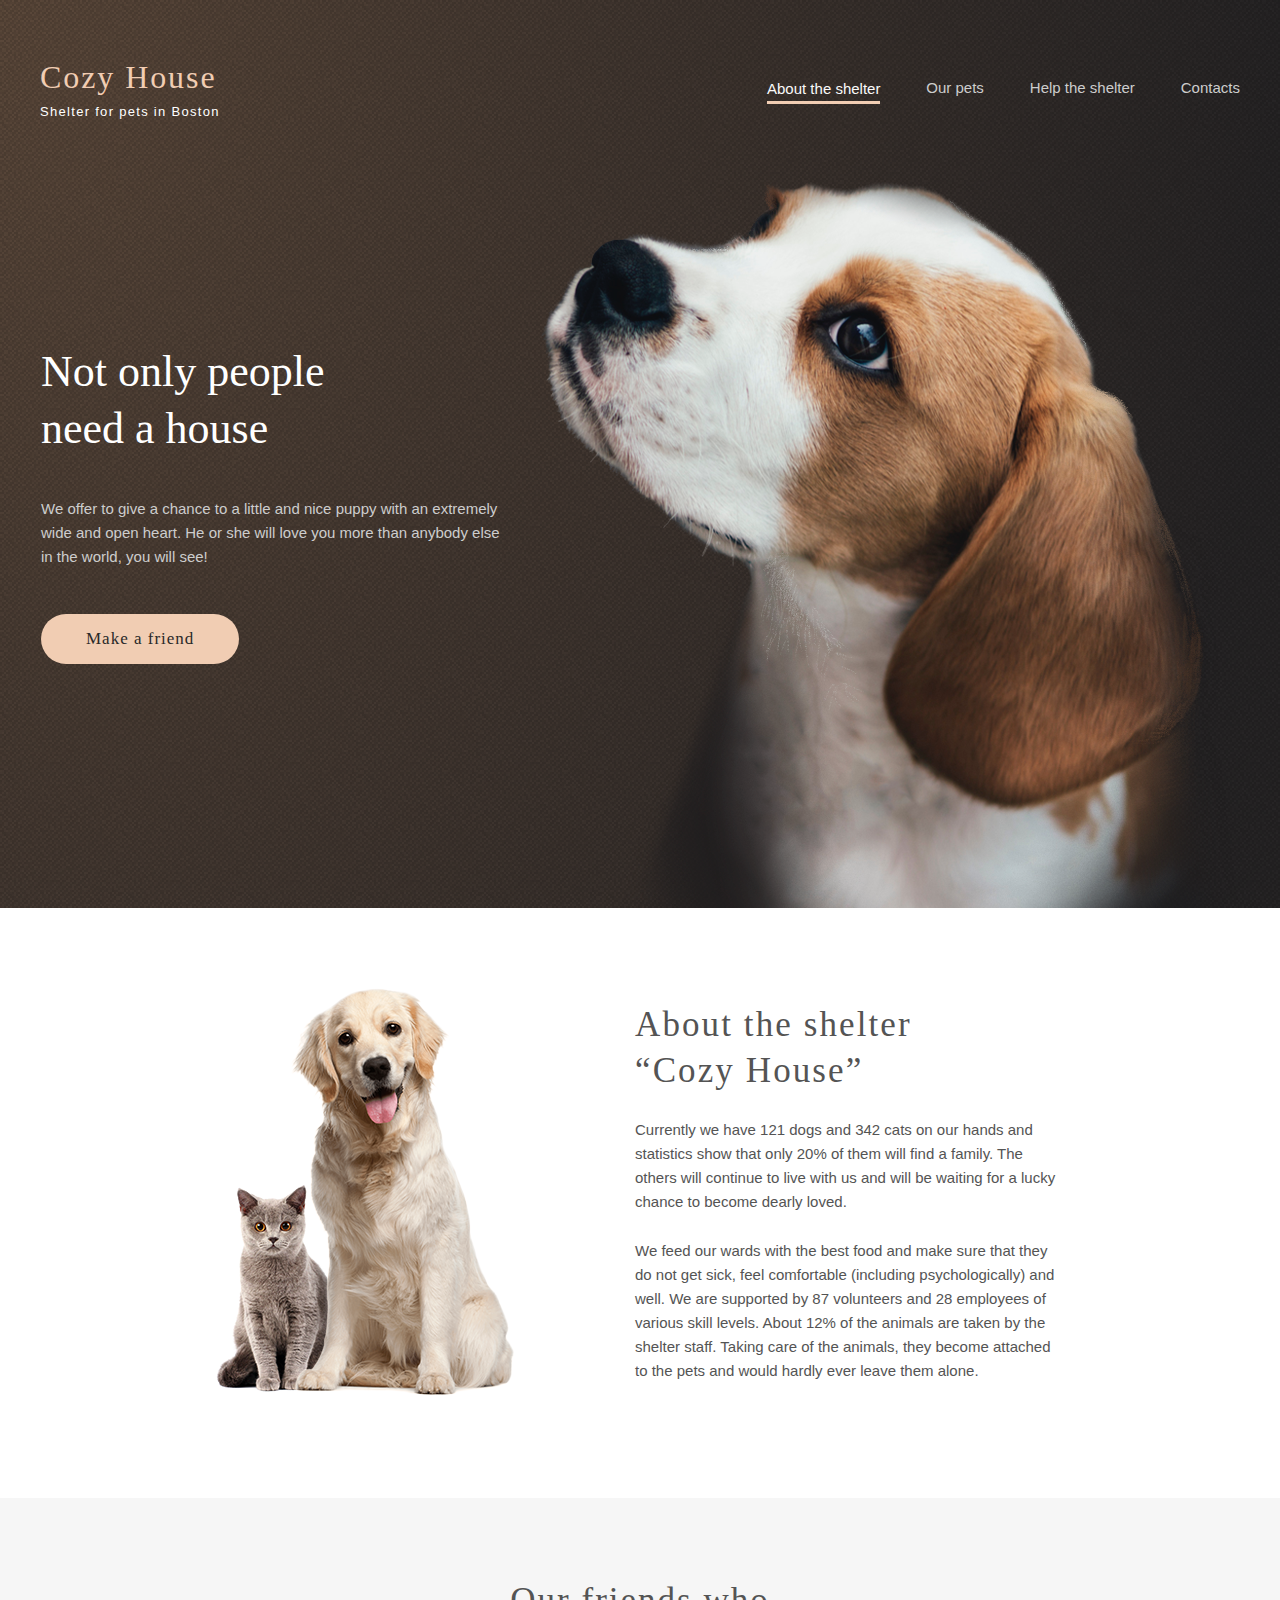
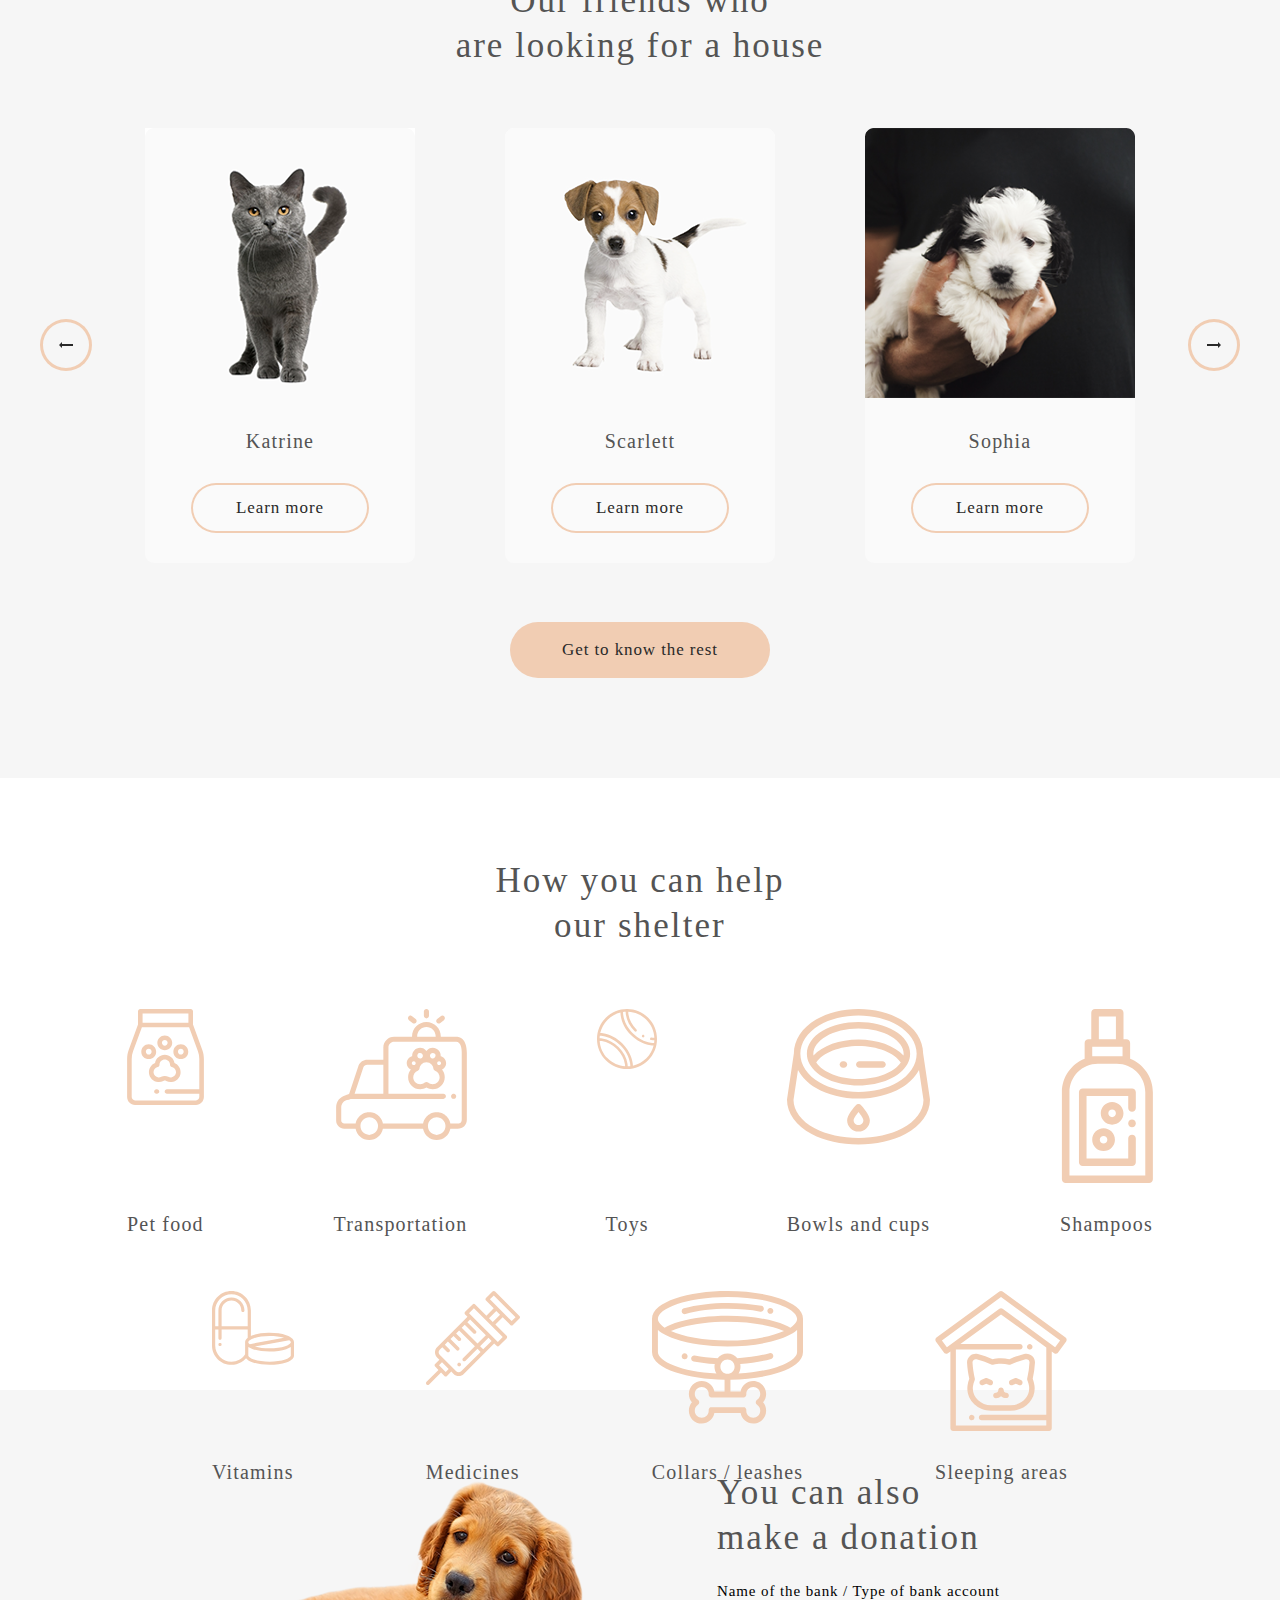
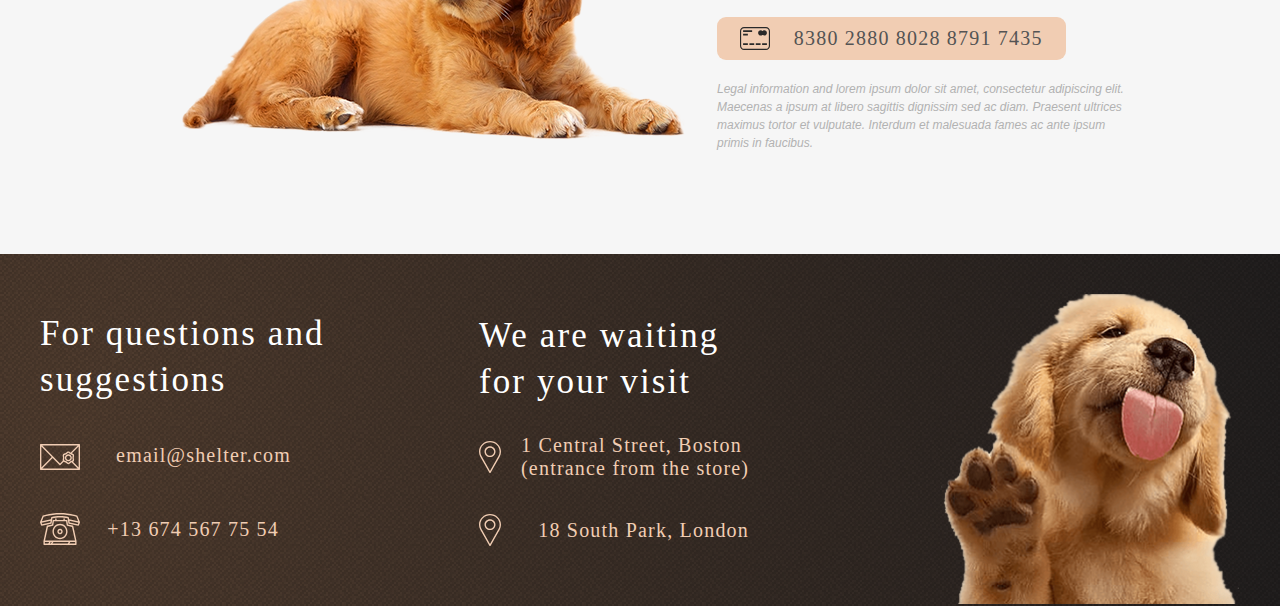
==== commit 38e18697: "feat: add slider" ====
--- a/pages/main/main.html
+++ b/pages/main/main.html
@@ -6,11 +6,12 @@
         content="width=device-width, user-scalable=no, initial-scale=1.0, maximum-scale=1.0, minimum-scale=1.0, shrink-to-fit=no">
   <meta http-equiv="X-UA-Compatible" content="ie=edge">
   <title>Cozy House Shelter</title>
-  <link href="main.css" type="text/css" rel="stylesheet">
+<!--  <link rel="stylesheet" href="https://unpkg.com/swiper/swiper-bundle.css">-->
+  <link href="css/main.css" type="text/css" rel="stylesheet">
   <link rel="icon" href="favicon.ico" type="image/x-icon">
-  <!--  <script src="script.js"></script>-->
 </head>
 <body>
+<div class="popup-card" style="display: none; opacity: 0;"></div>
 <div class="burger-wrapper">
   <div id="burger-menu-bg">
     <div class="burger-logo">
@@ -90,7 +91,6 @@
       </nav>
     </header>
   </div>
-
   <main class="main">
     <div class="hero">
       <div class="wrapper">
@@ -104,9 +104,11 @@
               with an extremely wide and open</span> <span>heart. He or she will
               love you more than</span> <span>anybody else in the world, you will see!</span>
             </p>
-            <button type="button" class="hero__button">
-              Make a friend
-            </button>
+            <a href="../pets/pets.html">
+              <button type="button" class="hero__button">
+                Make a friend
+              </button>
+            </a>
           </div>
           <img class="puppy-bg"
                src="../../assets/images/main/start_screen/start-screen-puppy.png"
@@ -152,51 +154,26 @@
 <div class="pets">
   <div class="wrapper">
     <div class="pets__wrapper">
-
       <h3 class="pets__title">
         <span>Our friends who </span>
         <span>are looking for a house</span>
       </h3>
-      <div class="pets__content">
-        <button class="slider-button">
+      <div class="pets__content ">
+        <button id="btn-left" class="slider-button left">
           <img class="pets__arrow" src="../../assets/icons/Arrow.svg" alt="←">
         </button>
-        <div class="pets__content__cards">
-          <div class="card">
-            <img class="card__image" src="../../assets/images/main/pets/pets-katrine.png" alt="Cat Katrine">
-            <div class="card__content">
-              <h4 class="card__title">
-                Katrine
-              </h4>
-              <button class="card__button">Learn more</button>
-            </div>
-          </div>
-          <div class="card">
-            <img class="card__image" src="../../assets/images/main/pets/pets-jennifer.png" alt="Puppy Jennifer">
-            <div class="card__content">
-              <h4 class="card__title">
-                Jennifer
-              </h4>
-              <button class="card__button">Learn more</button>
-            </div>
-          </div>
-          <div class="card">
-            <img class="card__image" src="../../assets/images/main/pets/pets-woody.png" alt="Dog Woody">
-            <div class="card__content">
-              <h4 class="card__title">
-                Woody
-              </h4>
-              <button class="card__button">Learn more</button>
-            </div>
-          </div>
-        </div>
-        <button class="slider-button_right">
+        <div class="pets__content__cards container-slides">
+
+        </div>
+        <button id="btn-right" class="slider-button right">
           <img class="pets__arrow" src="../../assets/icons/Arrow.svg" alt="→">
         </button>
       </div>
-      <button class="pets__button">
-        Get to know the rest
-      </button>
+      <a href="../pets/pets.html">
+        <button class="pets__button">
+          Get to know the rest
+        </button>
+      </a>
     </div>
   </div>
 </div>
@@ -261,7 +238,6 @@
           <div class="donation__credit">
             <img src="../../assets/images/main/donation/credit-card.svg" alt="credit card icon">
             <a class="donation__credit__number">8380 2880 8028 8791 7435</a>
-            <!--            <h4>8380 2880 8028 8791 7435</h4>-->
           </div>
           <p>Legal information and lorem ipsum dolor sit amet, consectetur adipiscing elit.
             Maecenas a ipsum at libero sagittis dignissim sed ac diam. Praesent ultrices maximus tortor et
@@ -305,7 +281,14 @@
     </div>
   </div>
 </footer>
-
+<!--<script src="slick.min.js"></script>-->
+
+<!--<script type="text/javascript" src="/path/to/slidr.min.js"></script>-->
 </body>
-<script type="text/javascript" src="script.js"></script>
+<!--<script src="https://unpkg.com/swiper/swiper-bundle.js"></script>-->
+<!--<script src="https://code.jquery.com/jquery-3.5.1.min.js"></script>-->
+<!--<script type="module" src="../pets-info.js"></script>-->
+
+<script type="text/javascript" src="./script.js"></script>
+<script type="text/javascript" src="./main.js"></script>
 </html>
--- a/pages/main/css/main.css
+++ b/pages/main/css/main.css
@@ -0,0 +1,947 @@
+@font-face {
+  font-family: Georgia; }
+:root {
+  font-size: 10px; }
+
+* {
+  margin: 0;
+  padding: 0;
+  -webkit-box-sizing: border-box;
+  -moz-box-sizing: border-box;
+  box-sizing: border-box; }
+
+.wrapper {
+  display: flex;
+  margin: 0 auto;
+  max-width: 128rem;
+  justify-content: space-between; }
+
+header {
+  display: flex;
+  justify-content: space-between;
+  width: 100%;
+  padding: 6rem 4rem;
+  transition: 400ms; }
+
+.logo {
+  display: flex;
+  flex-direction: column;
+  margin-right: 8.1rem; }
+  .logo__title {
+    color: #F1CDB3;
+    font-family: Georgia;
+    font-size: 3.2rem;
+    line-height: 110%;
+    letter-spacing: 0.192rem;
+    white-space: nowrap; }
+  .logo__subtitle {
+    margin-top: 10px;
+    color: #FFFFFF;
+    text-align: center;
+    font-family: Arial;
+    font-style: normal;
+    font-weight: normal;
+    font-size: 1.3rem;
+    letter-spacing: 0.13rem;
+    line-height: 110%; }
+
+.menu {
+  display: flex;
+  width: 47.3rem; }
+  .menu .burger-button {
+    visibility: collapse; }
+
+#menu-list {
+  display: flex;
+  justify-content: space-between;
+  width: 100%;
+  margin: 0;
+  padding-bottom: 0.4rem;
+  list-style-type: none; }
+  #menu-list .list__item {
+    display: flex;
+    align-items: center;
+    color: #FAFAFA;
+    text-decoration: none; }
+    #menu-list .list__item .list__link {
+      text-decoration: none;
+      font-family: Arial, sans-serif;
+      font-size: 1.5rem;
+      line-height: 160%;
+      cursor: pointer; }
+      #menu-list .list__item .list__link_active {
+        color: #FAFAFA;
+        border-bottom: solid 3px #F1CDB3;
+        padding-top: 0.5rem; }
+        #menu-list .list__item .list__link_active:hover {
+          border-bottom: transparent; }
+      #menu-list .list__item .list__link_disabled {
+        color: #CDCDCD; }
+        #menu-list .list__item .list__link_disabled:hover {
+          color: #fff; }
+
+.bg {
+  background: url(../../../assets/images/noise_transparent@2x.png), radial-gradient(100% 215.42% at 0% 0%, #5B483A 0%, #262425 100%), #211F20; }
+
+.hero {
+  display: flex; }
+  .hero__wrapper {
+    display: flex;
+    width: 100%;
+    justify-content: space-between;
+    flex-direction: row; }
+  .hero__content {
+    display: flex;
+    flex-direction: column;
+    justify-content: center;
+    padding-bottom: 4rem;
+    align-items: flex-start; }
+  .hero__title {
+    padding: 0 0 4rem 0;
+    max-width: 31rem;
+    color: #FFFFFF;
+    line-height: 130%;
+    font-family: Georgia, Serif;
+    font-size: 4.4rem;
+    font-weight: 400; }
+  .hero__subtitle {
+    padding-bottom: 1rem;
+    max-width: 46rem;
+    color: #CDCDCD;
+    font-family: Arial, sans-serif;
+    line-height: 160%;
+    font-weight: 400;
+    font-size: 1.5rem; }
+  .hero__button {
+    background-color: #F1CDB3;
+    border-radius: 100px;
+    font-family: Georgia, serif;
+    font-size: 17px;
+    padding: 1.5rem 4.5rem;
+    letter-spacing: 0.0108rem;
+    cursor: pointer;
+    outline: transparent;
+    border: none;
+    transition-duration: 0.3s;
+    color: #292929;
+    margin-top: 3.5rem;
+    margin-bottom: 4rem;
+    letter-spacing: 0.1rem; }
+    .hero__button:hover {
+      background-color: #FDDCC4; }
+  .hero .puppy-bg {
+    padding: 0 0 0 4rem; }
+
+.about {
+  display: flex;
+  justify-content: space-between;
+  background-color: #FFFFFF; }
+  .about__wrapper {
+    display: flex;
+    width: 100%;
+    justify-content: space-between;
+    padding: 8rem 17.5rem 10rem 17.5rem; }
+  .about .wrapper {
+    justify-content: center; }
+  .about__content {
+    display: flex;
+    justify-content: center;
+    flex-direction: column;
+    max-width: 43rem;
+    margin-left: 12rem; }
+  .about__title {
+    color: #545454;
+    font-family: Georgia, Serif;
+    font-style: normal;
+    font-weight: normal;
+    font-size: 3.5rem;
+    line-height: 130%;
+    letter-spacing: 0.21rem;
+    color: #545454; }
+    .about__title span {
+      display: block; }
+  .about__description {
+    margin-top: 2.5rem; }
+    .about__description p {
+      color: #545454;
+      font-family: Arial, sans-serif;
+      font-style: normal;
+      font-weight: normal;
+      font-size: 1.5rem;
+      line-height: 160%;
+      color: #545454; }
+      .about__description p:nth-child(2) {
+        margin-top: 2.5rem; }
+
+.pets {
+  padding-top: 8rem;
+  padding-bottom: 10rem;
+  background: #F6F6F6; }
+  .pets__wrapper {
+    width: 100%;
+    display: flex;
+    flex-direction: column;
+    align-items: center; }
+  .pets__title {
+    max-width: 40rem;
+    text-align: center;
+    color: #545454;
+    font-family: Georgia, Serif;
+    font-style: normal;
+    font-weight: normal;
+    font-size: 3.5rem;
+    line-height: 130%;
+    letter-spacing: 0.21rem;
+    color: #545454; }
+    .pets__title span {
+      display: block;
+      letter-spacing: 0.2rem; }
+  .pets__content {
+    display: flex;
+    align-items: center;
+    overflow: hidden;
+    width: 120rem;
+    justify-content: space-between; }
+    .pets__content .slider-button {
+      display: flex;
+      justify-content: center;
+      align-items: center;
+      width: 5.2rem;
+      height: 5.2rem;
+      border: none;
+      box-shadow: inset 0 0 0 0.3rem #F1CDB3;
+      border-radius: 100%;
+      padding: 1.9rem;
+      background: transparent;
+      cursor: pointer;
+      transition-duration: 0.3s;
+      outline: transparent;
+      outline: transparent; }
+      .pets__content .slider-button:hover {
+        box-shadow: none;
+        background-color: #FDDCC4; }
+    .pets__content .slider-button.right {
+      display: flex;
+      justify-content: center;
+      align-items: center;
+      width: 5.2rem;
+      height: 5.2rem;
+      border: none;
+      box-shadow: inset 0 0 0 0.3rem #F1CDB3;
+      border-radius: 100%;
+      padding: 1.9rem;
+      background: transparent;
+      cursor: pointer;
+      transition-duration: 0.3s;
+      outline: transparent;
+      transform: scaleX(-1);
+      outline: transparent; }
+      .pets__content .slider-button.right:hover {
+        box-shadow: none;
+        background-color: #FDDCC4; }
+    .pets__content__cards {
+      display: flex;
+      min-width: 0;
+      position: relative;
+      padding: 59px 8px;
+      overflow: hidden;
+      justify-content: space-between;
+      align-items: center; }
+      .pets__content__cards .slide {
+        display: flex;
+        flex-direction: row;
+        position: relative;
+        left: 0;
+        justify-content: space-around;
+        width: 100%;
+        min-width: 100%; }
+        .pets__content__cards .slide.to-left {
+          animation: left 0.5s ease-in-out; }
+        .pets__content__cards .slide.to-right {
+          animation: left 0.5s ease-in-out reverse; }
+      .pets__content__cards .card {
+        display: block;
+        flex-direction: column;
+        border-radius: 0.9rem;
+        margin: 0 4.5rem;
+        min-width: 0;
+        max-width: 27rem;
+        flex-shrink: 0;
+        text-align: center;
+        background-color: #fafafa;
+        transition: 0.3s ease-in-out; }
+        .pets__content__cards .card:hover {
+          box-shadow: 0px 2px 35px 14px rgba(13, 13, 13, 0.04); }
+        .pets__content__cards .card__image {
+          width: 100%; }
+        .pets__content__cards .card__content {
+          display: flex;
+          flex-direction: column;
+          align-items: center;
+          padding-bottom: 3rem;
+          background: #fafafa;
+          min-width: 0; }
+        .pets__content__cards .card h4 {
+          margin: 3rem 0;
+          font-family: Georgia, Serif;
+          font-style: normal;
+          font-weight: normal;
+          font-size: 2rem;
+          line-height: 115%;
+          letter-spacing: 0.12rem;
+          color: #545454; }
+        .pets__content__cards .card button {
+          background: transparent;
+          box-shadow: inset 0 0 0 2px #F1CDB3;
+          border-radius: 100px;
+          font-family: Georgia, serif;
+          font-size: 17px;
+          padding: 1.5rem 4.5rem;
+          letter-spacing: 0.0108rem;
+          cursor: pointer;
+          outline: transparent;
+          border: none;
+          transition-duration: 0.3s;
+          color: #292929;
+          letter-spacing: 0.09rem;
+          margin-bottom: 3rem; }
+          .pets__content__cards .card button:hover {
+            box-shadow: none;
+            background-color: #FDDCC4; }
+@keyframes left {
+  from {
+    left: 0; }
+  to {
+    left: -100%; } }
+  .pets__button {
+    background-color: #F1CDB3;
+    border-radius: 100px;
+    font-family: Georgia, serif;
+    font-size: 17px;
+    padding: 1.5rem 4.5rem;
+    letter-spacing: 0.0108rem;
+    cursor: pointer;
+    outline: transparent;
+    border: none;
+    transition-duration: 0.3s;
+    color: #292929;
+    width: 26rem;
+    letter-spacing: 0.09rem;
+    padding: 1.8rem 4.5rem; }
+    .pets__button:hover {
+      background-color: #FDDCC4; }
+
+.help {
+  background-color: #FFFFFF;
+  padding-top: 8rem;
+  padding-bottom: 10rem; }
+  .help__wrapper {
+    width: 100%;
+    display: flex;
+    flex-direction: column;
+    align-items: center; }
+  .help__title {
+    font-family: Georgia, Serif;
+    font-style: normal;
+    font-weight: normal;
+    font-size: 3.5rem;
+    line-height: 130%;
+    letter-spacing: 0.21rem;
+    color: #545454;
+    text-align: center; }
+    .help__title span {
+      display: block; }
+  .help__content {
+    display: flex;
+    flex-direction: row;
+    max-width: 102.6rem;
+    max-height: 28.1rem;
+    margin-top: 6rem;
+    text-align: center;
+    justify-content: space-between;
+    flex-wrap: wrap;
+    gap: 0 8rem; }
+    .help__content .help__item {
+      display: flex;
+      flex-direction: column;
+      justify-content: space-between; }
+      .help__content .help__item h4 {
+        margin-top: 2rem;
+        font-family: Georgia, Serif;
+        font-style: normal;
+        font-weight: normal;
+        font-size: 2rem;
+        line-height: 115%;
+        letter-spacing: 0.12rem;
+        color: #545454; }
+    .help__content .help__item:nth-child(6) {
+      margin-left: 8.5rem; }
+    .help__content .help__item:nth-child(9) {
+      margin-right: 8.5rem; }
+    .help__content .help__item:nth-child(n+6) {
+      margin-top: 5.5rem; }
+    .help__content .help__icon {
+      margin-bottom: 1rem; }
+
+.donation {
+  background: #F6F6F6; }
+  .donation__wrapper {
+    width: 100%;
+    display: flex;
+    flex-direction: column;
+    align-items: center; }
+  .donation__content {
+    display: flex;
+    flex-direction: row;
+    padding: 8rem 14.2rem 0 18.2rem;
+    margin-bottom: 10.2rem; }
+    .donation__content__image {
+      padding-top: 1rem; }
+    .donation__content__info {
+      display: flex;
+      flex-direction: column;
+      justify-content: space-between;
+      padding-left: 3rem; }
+      .donation__content__info span {
+        display: block; }
+      .donation__content__info h3 {
+        font-family: Georgia, Serif;
+        font-style: normal;
+        font-weight: normal;
+        font-size: 3.5rem;
+        line-height: 130%;
+        letter-spacing: 0.21rem;
+        color: #545454; }
+      .donation__content__info h5 {
+        font-family: Georgia, Serif;
+        font-style: normal;
+        font-weight: normal;
+        font-size: 1.5rem;
+        line-height: 110%;
+        letter-spacing: 0.09rem;
+        padding-top: 2.2rem; }
+      .donation__content__info .donation__credit {
+        display: flex;
+        flex-direction: row;
+        justify-content: space-evenly;
+        align-items: flex-start;
+        height: 4.3rem;
+        width: 34.9rem;
+        border-radius: 0.9rem;
+        background-color: #F1CDB3;
+        margin-top: 1.8rem;
+        padding-top: 1rem; }
+        .donation__content__info .donation__credit__number {
+          font-family: Georgia, Serif;
+          font-style: normal;
+          font-weight: normal;
+          font-size: 2rem;
+          line-height: 115%;
+          letter-spacing: 0.12rem;
+          color: #545454;
+          cursor: pointer; }
+      .donation__content__info p {
+        font-family: Arial;
+        font-style: italic;
+        font-weight: normal;
+        font-size: 1.2rem;
+        line-height: 150%;
+        padding-top: 2rem;
+        color: #B2B2B2; }
+
+.footer {
+  background: url(../../../assets/images/noise_transparent@2x.png), radial-gradient(110.67% 538.64% at 5.73% 50%, #513D2F 0%, #1A1A1C 100%), #211F20; }
+  .footer__wrapper {
+    width: 100%; }
+  .footer__content {
+    display: flex;
+    flex-direction: row;
+    align-items: center;
+    justify-content: space-between; }
+    .footer__content-1 {
+      max-width: 30rem;
+      height: 23.4rem;
+      margin-left: 4rem;
+      margin-bottom: 0.4rem; }
+      .footer__content-1__email {
+        display: flex;
+        flex-direction: row;
+        justify-content: space-between;
+        width: 25.1rem;
+        padding-top: 4.2rem; }
+      .footer__content-1__phone {
+        display: flex;
+        flex-direction: row;
+        justify-content: space-between;
+        width: 23.9rem;
+        padding-top: 4.3rem; }
+        .footer__content-1__phone h4 {
+          padding-top: 0.5rem; }
+    .footer__content-2 {
+      display: flex;
+      flex-direction: column;
+      width: 30.2rem;
+      height: 23.4rem;
+      margin-right: 2rem; }
+      .footer__content-2 span {
+        display: block; }
+      .footer__content-2 h3 {
+        max-width: 32.5rem; }
+      .footer__content-2__address {
+        display: flex;
+        flex-direction: row;
+        justify-content: space-between;
+        margin-top: 3rem; }
+        .footer__content-2__address h4 {
+          padding-left: 2rem; }
+      .footer__content-2__city {
+        display: flex;
+        flex-direction: row;
+        justify-content: space-between;
+        margin-top: 3.4rem;
+        width: 27rem; }
+        .footer__content-2__city h4 {
+          margin-top: 0.5rem; }
+    .footer__content a {
+      color: #F1CDB3;
+      text-decoration: none; }
+      .footer__content a:hover {
+        text-decoration: underline; }
+    .footer__content-image {
+      margin-top: 4rem;
+      margin-right: 4rem; }
+    .footer__content h3 {
+      font-family: Georgia, Serif;
+      font-style: normal;
+      font-weight: normal;
+      font-size: 3.5rem;
+      line-height: 130%;
+      letter-spacing: 0.21rem;
+      color: #545454;
+      color: #FFFFFF; }
+    .footer__content h4 {
+      font-family: Georgia, Serif;
+      font-style: normal;
+      font-weight: normal;
+      font-size: 2rem;
+      line-height: 115%;
+      letter-spacing: 0.12rem;
+      color: #545454;
+      color: #F1CDB3; }
+
+#burger-menu-bg {
+  right: -1400px;
+  transition: 600ms;
+  display: flex;
+  visibility: visible;
+  height: 823px;
+  width: 320px;
+  position: fixed;
+  background-color: #292929;
+  z-index: 1; }
+
+@media screen and (max-width: 1279px) {
+  body {
+    margin: 0 auto; }
+
+  .wrapper {
+    max-width: 76.8rem; }
+
+  header {
+    padding: 3rem; }
+    header .logo {
+      margin-right: 4.1rem; }
+
+  .hero {
+    flex-wrap: wrap; }
+    .hero__wrapper {
+      flex-direction: column; }
+    .hero__content {
+      padding-right: 7rem;
+      flex-direction: column;
+      align-items: center;
+      margin: 3rem 0 0 0; }
+    .hero .puppy-bg {
+      padding: 5.9rem 0 0 14.1rem;
+      width: 71.2rem; }
+    .hero__title {
+      padding: 0 0 3rem 0;
+      margin-right: 8rem; }
+    .hero__subtitle {
+      padding: 0;
+      margin-top: 1.2rem;
+      margin-left: 7.4rem; }
+    .hero__button {
+      margin: 4.5rem 0 0 6.8rem; }
+
+  .about__wrapper {
+    flex-direction: column-reverse;
+    padding: 8rem 16rem 9.7rem 16rem; }
+  .about__content {
+    margin: 0; }
+  .about__description p {
+    width: 43rem; }
+  .about__image-wrapper {
+    padding-top: 8rem;
+    padding-left: 6.5rem; }
+
+  .pets {
+    padding-top: 8.2rem; }
+    .pets__content {
+      width: 70.8rem; }
+      .pets__content__cards {
+        padding: 6rem 0; }
+        .pets__content__cards .card:nth-child(1) {
+          margin: 0 2rem 0 1rem; }
+        .pets__content__cards .card:nth-child(2) {
+          margin: 0 1rem 0 2rem; }
+        .pets__content__cards .card:nth-child(3) {
+          display: none; }
+
+  .help {
+    padding-bottom: 26.8rem; }
+    .help__content {
+      width: 63rem;
+      height: 44.9rem; }
+      .help__content .help__item:nth-child(n+6) {
+        margin: 0; }
+      .help__content .help__item:nth-child(1) {
+        padding-left: 4.5rem; }
+      .help__content .help__item:nth-child(2) {
+        padding-right: 1rem; }
+      .help__content .help__item:nth-child(3) {
+        padding-right: 5.5rem; }
+      .help__content .help__item:nth-child(4) {
+        padding-left: 1rem;
+        padding-top: 5.6rem; }
+      .help__content .help__item:nth-child(5) {
+        padding-top: 5.6rem;
+        padding-right: 3rem; }
+      .help__content .help__item:nth-child(6) {
+        padding-right: 4rem;
+        padding-top: 5.6rem; }
+      .help__content .help__item:nth-child(7) {
+        padding-left: 3.4rem;
+        padding-top: 5.4rem; }
+      .help__content .help__item:nth-child(8) {
+        padding-left: 1.3rem;
+        padding-top: 5.6rem; }
+      .help__content .help__item:nth-child(9) {
+        padding-right: 1rem;
+        padding-top: 5.4rem; }
+
+  .donation__content {
+    flex-direction: column-reverse;
+    margin-bottom: 9.7rem;
+    padding: 8rem 11.2rem 0 13.2rem; }
+    .donation__content__image {
+      padding-top: 6rem; }
+    .donation__content__info {
+      padding-left: 6rem; }
+      .donation__content__info h5 {
+        padding-top: 2.2rem; }
+      .donation__content__info p {
+        padding-right: 9rem; }
+
+  .footer__content {
+    flex-wrap: wrap; }
+    .footer__content-1 {
+      margin-top: 3rem;
+      margin-left: 6.3rem; }
+    .footer__content-2 {
+      margin-top: 3rem;
+      margin-right: 6.3rem; }
+    .footer__content-image {
+      margin-top: 6.2rem;
+      margin-left: 23.3rem; } }
+@media screen and (max-width: 767px) {
+  body #burger-fade {
+    display: none;
+    position: fixed;
+    width: 76.7rem;
+    height: 80rem;
+    background-color: #292929;
+    opacity: .6; }
+  body #burger-fade.show {
+    display: block; }
+  body .burger-wrapper {
+    display: flex;
+    justify-items: right; }
+  body .burger-logo {
+    display: none; }
+  body .burger-menu {
+    float: right;
+    align-items: flex-end;
+    flex-flow: column-reverse;
+    justify-content: center;
+    position: absolute;
+    display: flex;
+    width: 32rem;
+    padding-right: 4rem;
+    top: 25rem;
+    text-align-last: center; }
+  body #burger-menu-bg.show {
+    right: 0; }
+    body #burger-menu-bg.show .burger-logo {
+      display: flex;
+      flex-direction: column;
+      margin-right: 12rem;
+      width: 30rem;
+      height: 6rem;
+      align-items: center;
+      margin-top: 3rem; }
+      body #burger-menu-bg.show .burger-logo__title {
+        color: #F1CDB3;
+        font-family: Georgia;
+        font-size: 3.2rem;
+        line-height: 110%;
+        letter-spacing: 0.192rem;
+        white-space: nowrap; }
+      body #burger-menu-bg.show .burger-logo__subtitle {
+        margin-top: 10px;
+        color: #FFFFFF;
+        text-align: center;
+        font-family: Arial;
+        font-style: normal;
+        font-weight: normal;
+        font-size: 1.3rem;
+        letter-spacing: 0.13rem;
+        line-height: 110%; }
+    body #burger-menu-bg.show #burger-menu-list {
+      visibility: visible;
+      display: grid;
+      grid-gap: 4rem;
+      font-size: 32px;
+      font-style: normal;
+      font-weight: 400;
+      line-height: 51px;
+      letter-spacing: 0;
+      text-align: left;
+      text-decoration: none; }
+      body #burger-menu-bg.show #burger-menu-list .burger-list__item {
+        list-style: none; }
+        body #burger-menu-bg.show #burger-menu-list .burger-list__item a {
+          text-decoration: none;
+          color: #CDCDCD; }
+        body #burger-menu-bg.show #burger-menu-list .burger-list__item .list__link_active {
+          color: #FAFAFA;
+          border-bottom: solid 3px #F1CDB3; }
+          body #burger-menu-bg.show #burger-menu-list .burger-list__item .list__link_active:hover {
+            border-bottom: transparent; }
+        body #burger-menu-bg.show #burger-menu-list .burger-list__item .list__link_disabled {
+          color: #CDCDCD; }
+          body #burger-menu-bg.show #burger-menu-list .burger-list__item .list__link_disabled:hover {
+            color: #fff; }
+  body .burger-button {
+    display: block;
+    visibility: visible;
+    right: 5rem;
+    position: fixed;
+    top: 5rem;
+    transition: 600ms; }
+    body .burger-button:hover {
+      cursor: pointer; }
+  body #burger-menu-list {
+    visibility: collapse; }
+  body #burger-menu-bg.close {
+    right: -3000;
+    transition: 600ms; }
+
+  .wrapper {
+    width: 32rem; }
+
+  header {
+    padding-top: 3rem;
+    padding-left: 1rem; }
+
+  .header.hide {
+    transition: 600ms;
+    -webkit-transform: translateY(-45rem); }
+
+  .logo {
+    margin-right: 4rem; }
+
+  .menu {
+    height: 2rem;
+    justify-content: center;
+    position: fixed; }
+    .menu .list {
+      visibility: hidden; }
+    .menu .burger-button {
+      position: relative;
+      height: 22px;
+      visibility: visible;
+      margin-top: 2rem; }
+    .menu .menu-bg {
+      width: 0;
+      height: 0; }
+
+  .show .burger-button {
+    transform: rotate(90deg); }
+
+  .hero__wrapper {
+    align-items: center;
+    margin-top: 3rem; }
+  .hero__content {
+    justify-content: space-between;
+    margin: 0;
+    padding: 0;
+    width: 29.6rem;
+    height: 30rem; }
+  .hero__title {
+    text-align: center;
+    font-size: 2.5rem;
+    padding: 0;
+    margin: 0;
+    width: 20rem;
+    letter-spacing: 0.14rem; }
+  .hero__subtitle {
+    margin: 0; }
+    .hero__subtitle span {
+      padding-left: 1.7rem; }
+  .hero__button {
+    margin: 0 0 0.4rem; }
+  .hero .puppy-bg {
+    padding: 0;
+    width: 26rem;
+    margin-top: 10.3rem;
+    margin-left: 4rem; }
+
+  .about__wrapper {
+    padding: 0;
+    margin-bottom: 4.1rem; }
+  .about__content {
+    align-items: center; }
+  .about__title {
+    letter-spacing: 0.15rem;
+    margin-top: 4.3rem;
+    font-size: 2.5rem;
+    text-align: center; }
+  .about__description p {
+    width: 27rem;
+    text-align: justify; }
+    .about__description p:nth-child(2) {
+      margin-top: 2rem; }
+  .about__image-wrapper {
+    align-self: center;
+    padding-left: 0;
+    padding-top: 4rem; }
+  .about__image {
+    width: 26rem; }
+
+  .pets {
+    padding-top: 4.2rem;
+    padding-bottom: 4rem; }
+    .pets__title {
+      font-size: 2.5rem; }
+      .pets__title span {
+        letter-spacing: 0.15rem; }
+    .pets__content {
+      flex-flow: wrap;
+      justify-content: center; }
+      .pets__content .slider-button {
+        margin-right: 8rem; }
+      .pets__content__cards {
+        order: -1;
+        padding: 4.4rem 0 2rem; }
+        .pets__content__cards .card:nth-child(1) {
+          margin: 0; }
+        .pets__content__cards .card:nth-child(2) {
+          display: none; }
+    .pets__button {
+      margin-top: 4.2rem; }
+
+  .help {
+    padding-top: 4.1rem; }
+    .help__wrapper {
+      margin-bottom: 5rem; }
+    .help__title {
+      font-size: 2.5rem;
+      letter-spacing: 0.15rem; }
+    .help__content {
+      width: 29rem;
+      height: 55.5rem;
+      display: grid;
+      grid-template-columns: 1fr 13rem;
+      grid-gap: 2rem;
+      margin-top: 4.2rem; }
+      .help__content .help__item {
+        align-items: center; }
+        .help__content .help__item:nth-child(n) {
+          padding: 0; }
+        .help__content .help__item:nth-child(n+3) {
+          margin-top: 1rem; }
+        .help__content .help__item h4 {
+          font-size: 1.5rem; }
+        .help__content .help__item h4:nth-child(n) {
+          margin-top: 1rem; }
+      .help__content .help__icon {
+        max-width: 5rem;
+        max-height: 5rem; }
+
+  .donation__content {
+    padding: 4rem 0 0;
+    margin-bottom: 3.9rem; }
+    .donation__content__info {
+      align-items: center;
+      width: 30rem;
+      height: 28.1rem;
+      padding: 0; }
+      .donation__content__info h3 {
+        font-size: 2.5rem;
+        letter-spacing: 0.15rem;
+        text-align: center; }
+      .donation__content__info h5 {
+        margin-bottom: 2.1rem;
+        letter-spacing: 0; }
+      .donation__content__info p {
+        padding-right: 0; }
+    .donation__content .donation__credit {
+      width: 28.1rem;
+      margin: 0;
+      padding-top: 1.2rem;
+      padding-left: 0.3rem; }
+      .donation__content .donation__credit a {
+        font-size: 15px; }
+    .donation__content__image {
+      padding-top: 4.3rem;
+      padding-left: 2rem; }
+      .donation__content__image img {
+        width: 26rem; }
+
+  .footer__content-1 {
+    display: flex;
+    flex-direction: column;
+    align-items: center;
+    margin-left: 1rem; }
+    .footer__content-1 h3 {
+      font-size: 2.5rem;
+      letter-spacing: 0.15rem;
+      text-align: center; }
+  .footer__content-2 {
+    display: flex;
+    flex-direction: column;
+    align-items: center;
+    margin-left: 1rem;
+    margin-top: 1rem;
+    margin-right: 0; }
+    .footer__content-2__address {
+      margin-top: 4rem; }
+    .footer__content-2__city {
+      margin-top: 4rem;
+      margin-right: 3rem; }
+    .footer__content-2 h3 {
+      font-size: 2.5rem;
+      letter-spacing: 0.15rem;
+      text-align: center;
+      max-width: 27.5rem; }
+      .footer__content-2 h3 span {
+        display: inline; }
+  .footer__content-image {
+    margin-top: 2.7rem;
+    margin-right: 0;
+    margin-left: 3rem; }
+    .footer__content-image img {
+      width: 26rem; } }
+
+/*# sourceMappingURL=main.css.map */
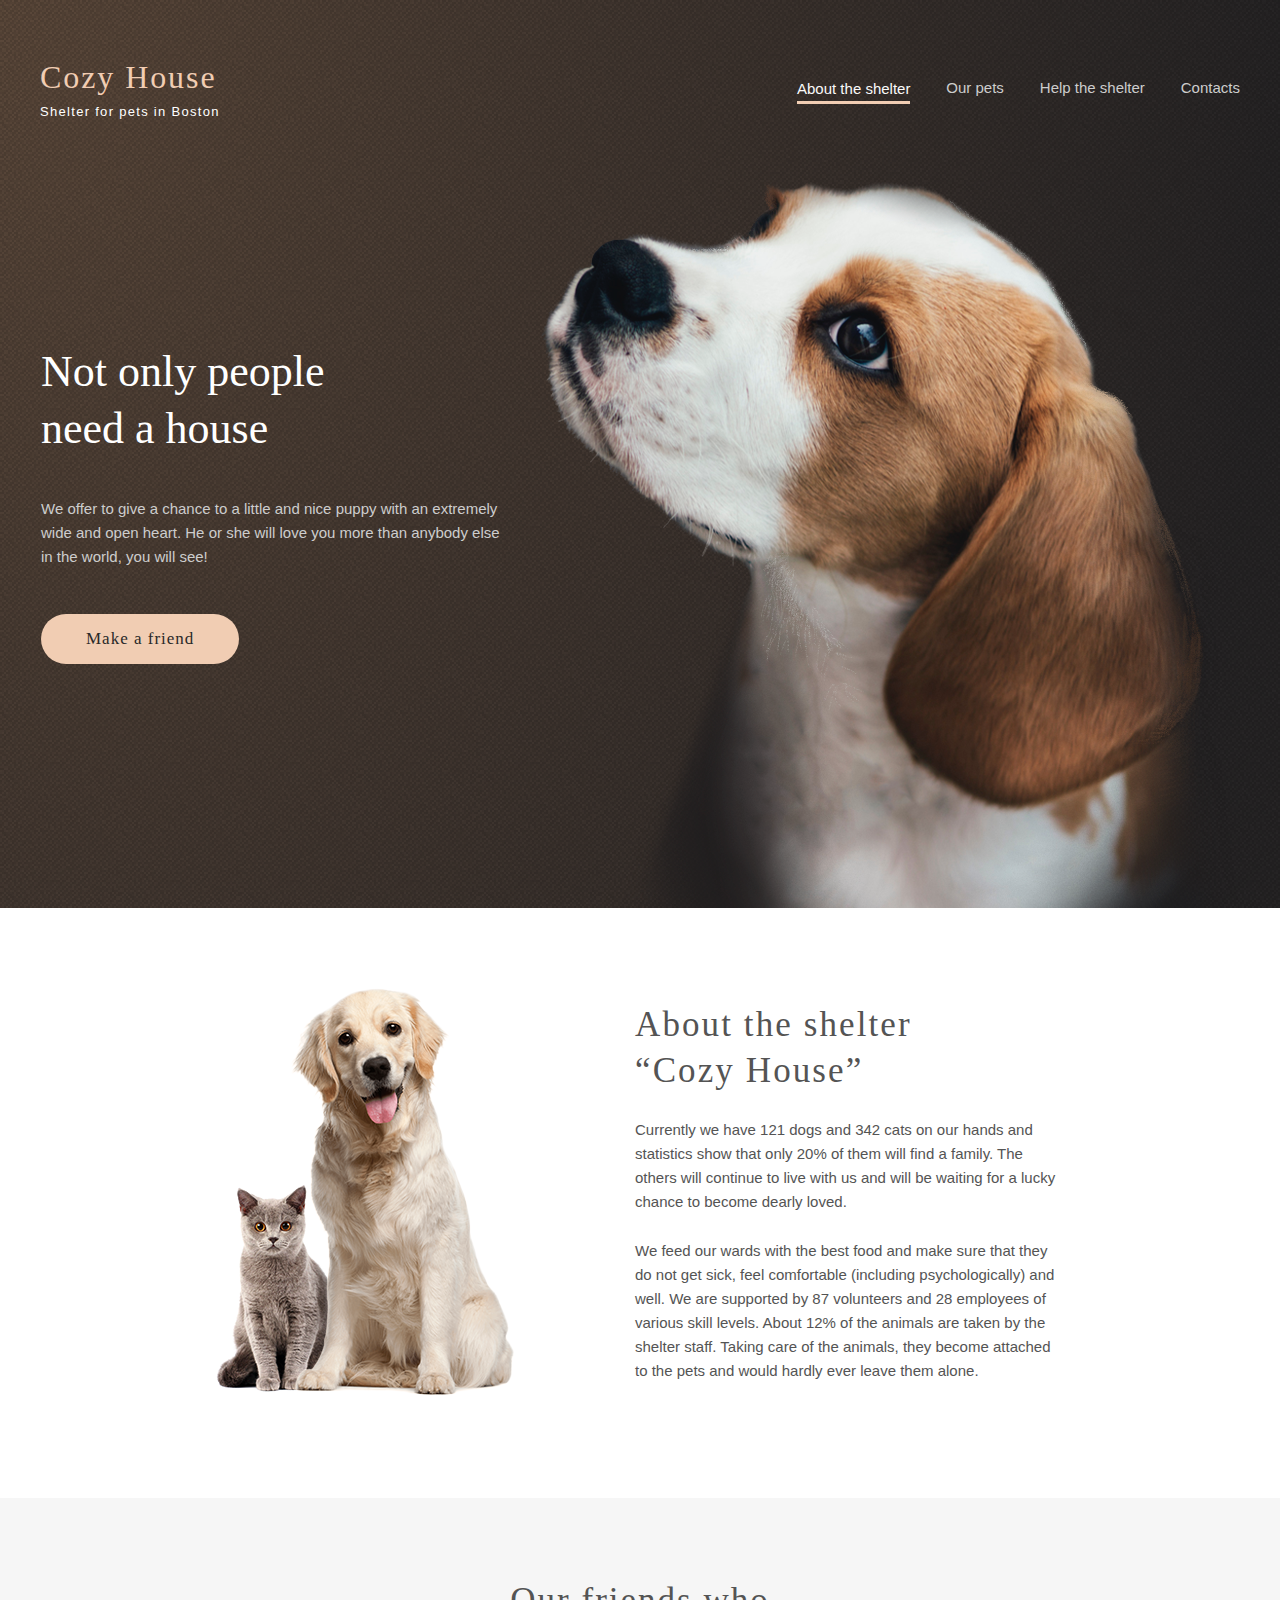
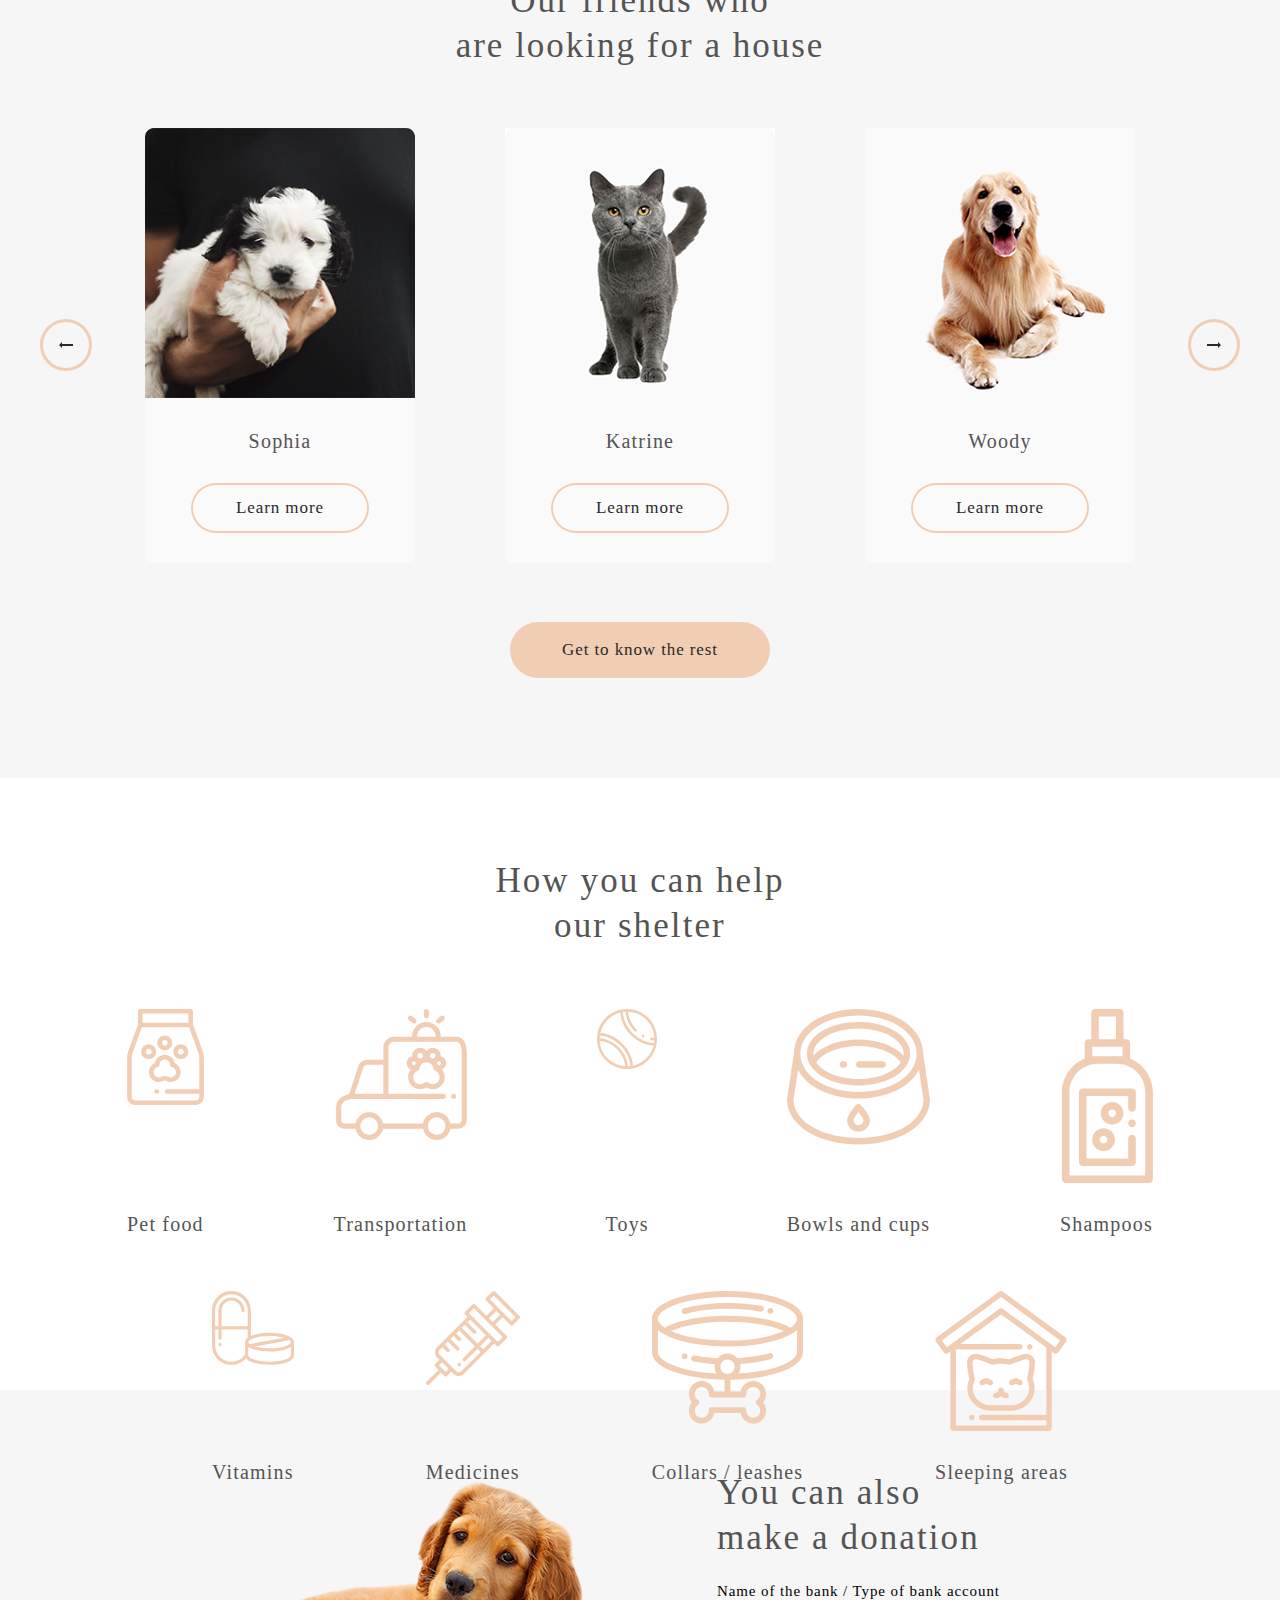
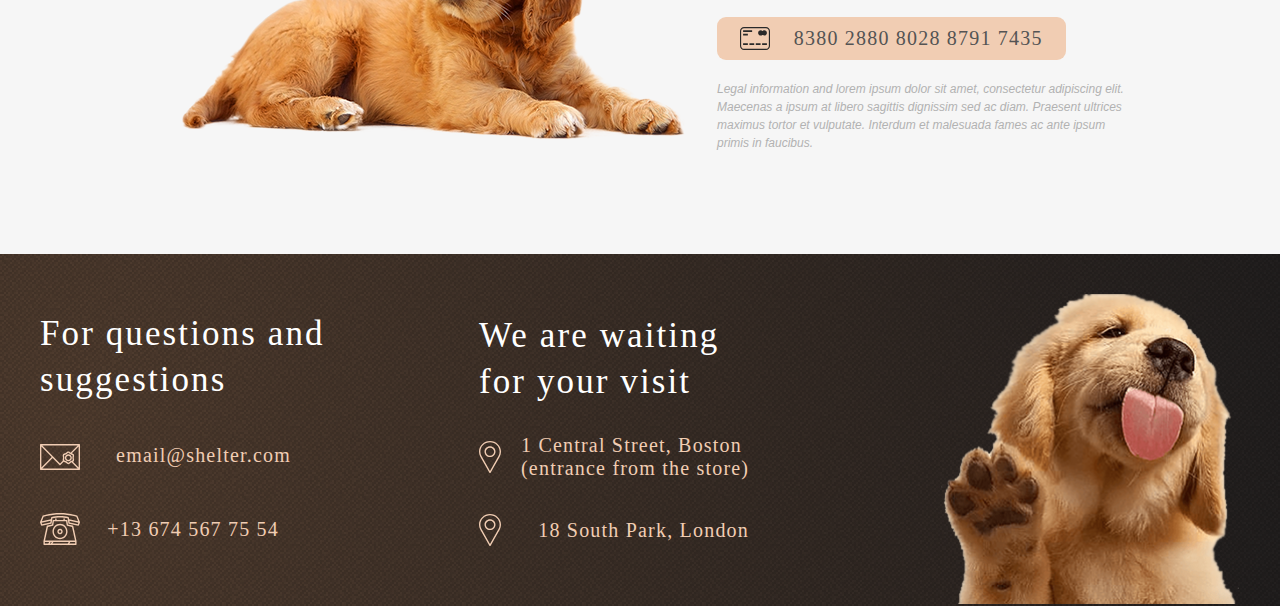
==== commit 35e5c82a: "fix: according to cross-check" ====
--- a/pages/main/main.html
+++ b/pages/main/main.html
@@ -6,11 +6,10 @@
         content="width=device-width, user-scalable=no, initial-scale=1.0, maximum-scale=1.0, minimum-scale=1.0, shrink-to-fit=no">
   <meta http-equiv="X-UA-Compatible" content="ie=edge">
   <title>Cozy House Shelter</title>
-<!--  <link rel="stylesheet" href="https://unpkg.com/swiper/swiper-bundle.css">-->
   <link href="css/main.css" type="text/css" rel="stylesheet">
   <link rel="icon" href="favicon.ico" type="image/x-icon">
 </head>
-<body>
+<body spellcheck="false">
 <div class="popup-card" style="display: none; opacity: 0;"></div>
 <div class="burger-wrapper">
   <div id="burger-menu-bg">
@@ -34,7 +33,7 @@
           </a>
         </li>
         <li class="burger-list__item">
-          <a class="list__link list__link_disabled" href="../pets/pets.html">
+          <a class="list__link list__link_not-active" href="../pets/pets.html">
             Our pets
           </a>
         </li>
@@ -54,9 +53,9 @@
   </div>
 </div>
 <div id="burger-fade"></div>
-<div id="bg-content" class="bg">
+<div id="start-page-bg" class="bg">
   <div class="wrapper">
-    <header id="main-header" class="header">
+    <header id="main-header" class="header-inner">
       <div id="logo" class="logo">
         <div class="logo__title">
           Cozy House
@@ -91,7 +90,7 @@
       </nav>
     </header>
   </div>
-  <main class="main">
+  <section class="not-only">
     <div class="hero">
       <div class="wrapper">
         <div class="hero__wrapper">
@@ -116,137 +115,145 @@
         </div>
       </div>
     </div>
-  </main>
+  </section>
 </div>
-<div class="about">
-  <div class="wrapper">
-    <div class="about__wrapper">
-      <div class="about__image-wrapper">
-        <img class="about__image"
-             src="../../assets/images/main/about/about-pets.png"
-             alt="about-pets">
-      </div>
-      <div class="about__content">
-        <h3 class="about__title">
-          <span>About the shelter </span>
-          <span>“Cozy House”</span>
+<section class="about-the-shelter">
+  <div class="about">
+    <div class="wrapper">
+      <div class="about__wrapper">
+        <div class="about__image-wrapper">
+          <img class="about__image"
+               src="../../assets/images/main/about/about-pets.png"
+               alt="about-pets">
+        </div>
+        <div class="about__content">
+          <h3 class="about__title">
+            <span>About the shelter </span>
+            <span>“Cozy House”</span>
+          </h3>
+          <div class="about__description">
+            <p>
+              Currently we have 121 dogs and 342 cats on our hands
+              and statistics show that only 20% of them will find a family.
+              The others will continue to live with us and will be waiting for
+              a lucky chance to become dearly loved.
+            </p>
+            <p>
+              We feed our wards with the best food and make sure that they do
+              not get sick, feel comfortable (including psychologically) and well.
+              We are supported by 87 volunteers and 28 employees of various skill
+              levels. About 12% of the animals are taken by the shelter staff.
+              Taking care of the animals, they become attached to the pets and
+              would hardly ever leave them alone.
+            </p>
+          </div>
+        </div>
+      </div>
+    </div>
+  </div>
+</section>
+<section class="our_friends">
+  <div class="pets">
+    <div class="wrapper">
+      <div class="pets__wrapper">
+        <h3 class="pets__title">
+          <span>Our friends who </span>
+          <span>are looking for a house</span>
         </h3>
-        <div class="about__description">
-          <p>
-            Currently we have 121 dogs and 342 cats on our hands
-            and statistics show that only 20% of them will find a family.
-            The others will continue to live with us and will be waiting for
-            a lucky chance to become dearly loved.
-          </p>
-          <p>
-            We feed our wards with the best food and make sure that they do
-            not get sick, feel comfortable (including psychologically) and well.
-            We are supported by 87 volunteers and 28 employees of various skill
-            levels. About 12% of the animals are taken by the shelter staff.
-            Taking care of the animals, they become attached to the pets and
-            would hardly ever leave them alone.
-          </p>
-        </div>
-      </div>
-    </div>
-  </div>
-</div>
-<div class="pets">
-  <div class="wrapper">
-    <div class="pets__wrapper">
-      <h3 class="pets__title">
-        <span>Our friends who </span>
-        <span>are looking for a house</span>
-      </h3>
-      <div class="pets__content ">
-        <button id="btn-left" class="slider-button left">
-          <img class="pets__arrow" src="../../assets/icons/Arrow.svg" alt="←">
-        </button>
-        <div class="pets__content__cards container-slides">
-
-        </div>
-        <button id="btn-right" class="slider-button right">
-          <img class="pets__arrow" src="../../assets/icons/Arrow.svg" alt="→">
-        </button>
-      </div>
-      <a href="../pets/pets.html">
-        <button class="pets__button">
-          Get to know the rest
-        </button>
-      </a>
-    </div>
-  </div>
-</div>
-<div class="help">
-  <div class="wrapper">
-    <div class="help__wrapper">
-      <h3 class="help__title">
-        <span>How you can help</span>
-        <span>our shelter</span>
-      </h3>
-      <div class="help__content">
-        <div class="help__item">
-          <img class="help__icon" src="../../assets/images/main/help/Vector.svg" alt="">
-          <h4>Pet food</h4>
-        </div>
-        <div class="help__item">
-          <img class="help__icon" src="../../assets/images/main/help/transportation.svg" alt="">
-          <h4>Transportation</h4>
-        </div>
-        <div class="help__item">
-          <img class="help__icon" src="../../assets/images/main/help/toys.svg" alt="">
-          <h4>Toys</h4>
-        </div>
-        <div class="help__item">
-          <img class="help__icon" src="../../assets/images/main/help/bowls-and-cups.svg" alt="">
-          <h4>Bowls and cups</h4>
-        </div>
-        <div class="help__item">
-          <img class="help__icon" src="../../assets/images/main/help/shampoos.svg" alt="">
-          <h4>Shampoos</h4>
-        </div>
-        <div class="help__item">
-          <img class="help__icon" src="../../assets/images/main/help/vitamins.svg" alt="">
-          <h4>Vitamins</h4>
-        </div>
-        <div class="help__item">
-          <img class="help__icon" src="../../assets/images/main/help/medicines.svg" alt="">
-          <h4>Medicines</h4>
-        </div>
-        <div class="help__item">
-          <img class="help__icon" src="../../assets/images/main/help/collars-or-leashes.svg" alt="">
-          <h4>Collars / leashes</h4>
-        </div>
-        <div class="help__item">
-          <img class="help__icon" src="../../assets/images/main/help/sleeping-area.svg" alt="">
-          <h4>Sleeping areas</h4>
-        </div>
-      </div>
-    </div>
-  </div>
-</div>
-<div class="donation">
-  <div class="wrapper">
-    <div class="donation__wrapper">
-      <div class="donation__content">
-        <div class="donation__content__image">
-          <img src="../../assets/images/main/donation/donation-dog.png" alt="donation dog">
-        </div>
-        <div class="donation__content__info">
-          <h3><span>You can also</span><span>make a donation</span></h3>
-          <h5>Name of the bank / Type of bank account</h5>
-          <div class="donation__credit">
-            <img src="../../assets/images/main/donation/credit-card.svg" alt="credit card icon">
-            <a class="donation__credit__number">8380 2880 8028 8791 7435</a>
-          </div>
-          <p>Legal information and lorem ipsum dolor sit amet, consectetur adipiscing elit.
-            Maecenas a ipsum at libero sagittis dignissim sed ac diam. Praesent ultrices maximus tortor et
-            vulputate. Interdum et malesuada fames ac ante ipsum primis in faucibus.</p>
-        </div>
-      </div>
-    </div>
-  </div>
-</div>
+        <div class="pets__content ">
+          <button id="btn-left" class="slider-button left">
+            <img class="pets__arrow" src="../../assets/icons/Arrow.svg" alt="←">
+          </button>
+          <div class="pets__content__cards container-slides">
+
+          </div>
+          <button id="btn-right" class="slider-button right">
+            <img class="pets__arrow" src="../../assets/icons/Arrow.svg" alt="→">
+          </button>
+        </div>
+        <a href="../pets/pets.html">
+          <button class="pets__button">
+            Get to know the rest
+          </button>
+        </a>
+      </div>
+    </div>
+  </div>
+</section>
+<section class="how_you">
+  <div class="help">
+    <div class="wrapper">
+      <div class="help__wrapper">
+        <h3 class="help__title">
+          <span>How you can help</span>
+          <span>our shelter</span>
+        </h3>
+        <div class="help__content">
+          <div class="help__item">
+            <img class="help__icon" src="../../assets/images/main/help/Vector.svg" alt="">
+            <h4>Pet food</h4>
+          </div>
+          <div class="help__item">
+            <img class="help__icon" src="../../assets/images/main/help/transportation.svg" alt="">
+            <h4>Transportation</h4>
+          </div>
+          <div class="help__item">
+            <img class="help__icon" src="../../assets/images/main/help/toys.svg" alt="">
+            <h4>Toys</h4>
+          </div>
+          <div class="help__item">
+            <img class="help__icon" src="../../assets/images/main/help/bowls-and-cups.svg" alt="">
+            <h4>Bowls and cups</h4>
+          </div>
+          <div class="help__item">
+            <img class="help__icon" src="../../assets/images/main/help/shampoos.svg" alt="">
+            <h4>Shampoos</h4>
+          </div>
+          <div class="help__item">
+            <img class="help__icon" src="../../assets/images/main/help/vitamins.svg" alt="">
+            <h4>Vitamins</h4>
+          </div>
+          <div class="help__item">
+            <img class="help__icon" src="../../assets/images/main/help/medicines.svg" alt="">
+            <h4>Medicines</h4>
+          </div>
+          <div class="help__item">
+            <img class="help__icon" src="../../assets/images/main/help/collars-or-leashes.svg" alt="">
+            <h4>Collars / leashes</h4>
+          </div>
+          <div class="help__item">
+            <img class="help__icon" src="../../assets/images/main/help/sleeping-area.svg" alt="">
+            <h4>Sleeping areas</h4>
+          </div>
+        </div>
+      </div>
+    </div>
+  </div>
+</section>
+<section class="you_can">
+  <div class="donation">
+    <div class="wrapper">
+      <div class="donation__wrapper">
+        <div class="donation__content">
+          <div class="donation__content__image">
+            <img src="../../assets/images/main/donation/donation-dog.png" alt="donation dog">
+          </div>
+          <div class="donation__content__info">
+            <h3><span>You can also</span><span>make a donation</span></h3>
+            <h5>Name of the bank / Type of bank account</h5>
+            <div class="donation__credit">
+              <img src="../../assets/images/main/donation/credit-card.svg" alt="credit card icon">
+              <a class="donation__credit__number">8380 2880 8028 8791 7435</a>
+            </div>
+            <p>Legal information and lorem ipsum dolor sit amet, consectetur adipiscing elit.
+              Maecenas a ipsum at libero sagittis dignissim sed ac diam. Praesent ultrices maximus tortor et
+              vulputate. Interdum et malesuada fames ac ante ipsum primis in faucibus.</p>
+          </div>
+        </div>
+      </div>
+    </div>
+  </div>
+</section>
 <footer class="footer">
   <div class="wrapper">
     <div class="footer__wrapper">
@@ -279,7 +286,9 @@
         </div>
       </div>
     </div>
-  </div>
+
+  </div>
+
 </footer>
 <!--<script src="slick.min.js"></script>-->
 
--- a/pages/main/css/main.css
+++ b/pages/main/css/main.css
@@ -9,6 +9,106 @@
   -webkit-box-sizing: border-box;
   -moz-box-sizing: border-box;
   box-sizing: border-box; }
+
+.popup-card {
+  align-items: center;
+  justify-content: center;
+  position: fixed;
+  top: 0;
+  left: 0;
+  width: 100%;
+  height: 100vh;
+  opacity: 0;
+  background: rgba(41, 41, 41, 0.6);
+  transition: opacity 0.4s ease-in-out 0.01s;
+  z-index: 1;
+  cursor: pointer; }
+
+.popup-card .content {
+  position: relative;
+  display: flex;
+  justify-content: space-between;
+  box-sizing: border-box;
+  padding-right: 20px;
+  width: 900px;
+  background: #fafafa;
+  border-radius: 9px;
+  z-index: 2;
+  opacity: 0;
+  transition: opacity 0.4s ease-in-out;
+  cursor: auto; }
+
+.popup-card .content .img-pets {
+  width: 500px;
+  border-bottom-left-radius: 9px; }
+
+.popup-card .content .block-text {
+  width: 351px;
+  display: flex;
+  flex-direction: column; }
+
+.popup-card .content .block-text .control {
+  align-self: flex-end;
+  transform: translate(62px, -52px);
+  cursor: pointer; }
+
+.control.close img {
+  border-radius: 50%; }
+
+.control.close img:hover {
+  cursor: pointer;
+  background-color: #F1CDB3; }
+
+.popup-card .content .block-text h3 {
+  font-family: Georgia, Serif;
+  font-style: normal;
+  font-weight: normal;
+  font-size: 3.5rem;
+  line-height: 130%;
+  letter-spacing: 0.21rem;
+  color: #545454;
+  color: #000; }
+
+.popup-card .content .block-text h4 {
+  font-family: Georgia, Serif;
+  font-style: normal;
+  font-weight: normal;
+  font-size: 2rem;
+  line-height: 115%;
+  letter-spacing: 0.12rem;
+  color: #545454;
+  padding-top: 10px; }
+
+.popup-card .content .block-text p {
+  padding-top: 40px;
+  font-family: Georgia;
+  font-size: 15px;
+  line-height: 110%;
+  letter-spacing: 0.06em; }
+
+.popup-card .content .block-text ul {
+  padding-top: 40px;
+  padding-left: 16px;
+  list-style-type: disc;
+  color: #f1cdb3; }
+
+.popup-card .content .block-text ul li {
+  padding-top: 11px; }
+
+.popup-card .content .block-text ul li:first-child {
+  padding-top: 0; }
+
+.popup-card .content .block-text ul li strong,
+.popup-card .content .block-text ul li span {
+  font-family: Georgia;
+  font-weight: bold;
+  font-size: 15px;
+  line-height: 110%;
+  letter-spacing: 0.06em;
+  color: #000000; }
+
+.popup-card .content .block-text ul li span {
+  font-weight: normal; }
 
 .wrapper {
   display: flex;
@@ -47,7 +147,7 @@
 
 .menu {
   display: flex;
-  width: 47.3rem; }
+  width: 44.3rem; }
   .menu .burger-button {
     visibility: collapse; }
 
@@ -140,7 +240,7 @@
     display: flex;
     width: 100%;
     justify-content: space-between;
-    padding: 8rem 17.5rem 10rem 17.5rem; }
+    padding: 8rem 21.5rem 10rem 21.5rem; }
   .about .wrapper {
     justify-content: center; }
   .about__content {
@@ -259,6 +359,8 @@
           animation: left 0.5s ease-in-out; }
         .pets__content__cards .slide.to-right {
           animation: left 0.5s ease-in-out reverse; }
+      .pets__content__cards .card.hide {
+        opacity: .1; }
       .pets__content__cards .card {
         display: block;
         flex-direction: column;
@@ -547,6 +649,32 @@
   .wrapper {
     max-width: 76.8rem; }
 
+  .popup-card .content {
+    padding-right: 9px;
+    width: 630px; }
+
+  .popup-card .content .block-text .control {
+    transform: translate(52px, -52px); }
+
+  .popup-card .content .img-pets {
+    width: 350px; }
+
+  .popup-card .content .block-text {
+    width: 260px; }
+
+  .popup-card .content .block-text h3 {
+    margin-top: -42px; }
+
+  .popup-card .content .block-text p {
+    padding-top: 20px;
+    font-size: 13px; }
+
+  .popup-card .content .block-text ul {
+    padding-top: 20px; }
+
+  .popup-card .content .block-text ul li {
+    padding-top: 6px; }
+
   header {
     padding: 3rem; }
     header .logo {
@@ -728,10 +856,14 @@
           border-bottom: solid 3px #F1CDB3; }
           body #burger-menu-bg.show #burger-menu-list .burger-list__item .list__link_active:hover {
             border-bottom: transparent; }
+        body #burger-menu-bg.show #burger-menu-list .burger-list__item .list__link_not-active {
+          color: #CDCDCD; }
+          body #burger-menu-bg.show #burger-menu-list .burger-list__item .list__link_not-active:hover {
+            color: #fff; }
         body #burger-menu-bg.show #burger-menu-list .burger-list__item .list__link_disabled {
           color: #CDCDCD; }
           body #burger-menu-bg.show #burger-menu-list .burger-list__item .list__link_disabled:hover {
-            color: #fff; }
+            cursor: default; }
   body .burger-button {
     display: block;
     visibility: visible;
@@ -749,6 +881,31 @@
 
   .wrapper {
     width: 32rem; }
+
+  .popup-card .content {
+    padding: 10px;
+    width: 240px; }
+
+  .popup-card .content .img-pets {
+    display: none; }
+
+  .popup-card .content .block-text {
+    width: 260px; }
+
+  .popup-card .content .block-text h3 {
+    font-size: 35px;
+    margin-top: -52px;
+    text-align: center; }
+
+  .popup-card .content .block-text h4 {
+    padding-top: 10px;
+    text-align: center; }
+
+  .popup-card .content .block-text ul {
+    padding-top: 24px; }
+
+  .popup-card .content .block-text .control {
+    transform: translate(40px, -62px); }
 
   header {
     padding-top: 3rem;
@@ -838,11 +995,16 @@
         letter-spacing: 0.15rem; }
     .pets__content {
       flex-flow: wrap;
-      justify-content: center; }
+      justify-content: center;
+      flex-direction: column; }
       .pets__content .slider-button {
-        margin-right: 8rem; }
+        order: 1; }
+        .pets__content .slider-button:first-child {
+          margin-right: 132px; }
+        .pets__content .slider-button:last-child {
+          margin-left: 132px;
+          margin-top: -52px; }
       .pets__content__cards {
-        order: -1;
         padding: 4.4rem 0 2rem; }
         .pets__content__cards .card:nth-child(1) {
           margin: 0; }
@@ -943,5 +1105,8 @@
     margin-left: 3rem; }
     .footer__content-image img {
       width: 26rem; } }
+@media screen and (min-width: 320px) {
+  body {
+    overflow-x: hidden; } }
 
 /*# sourceMappingURL=main.css.map */
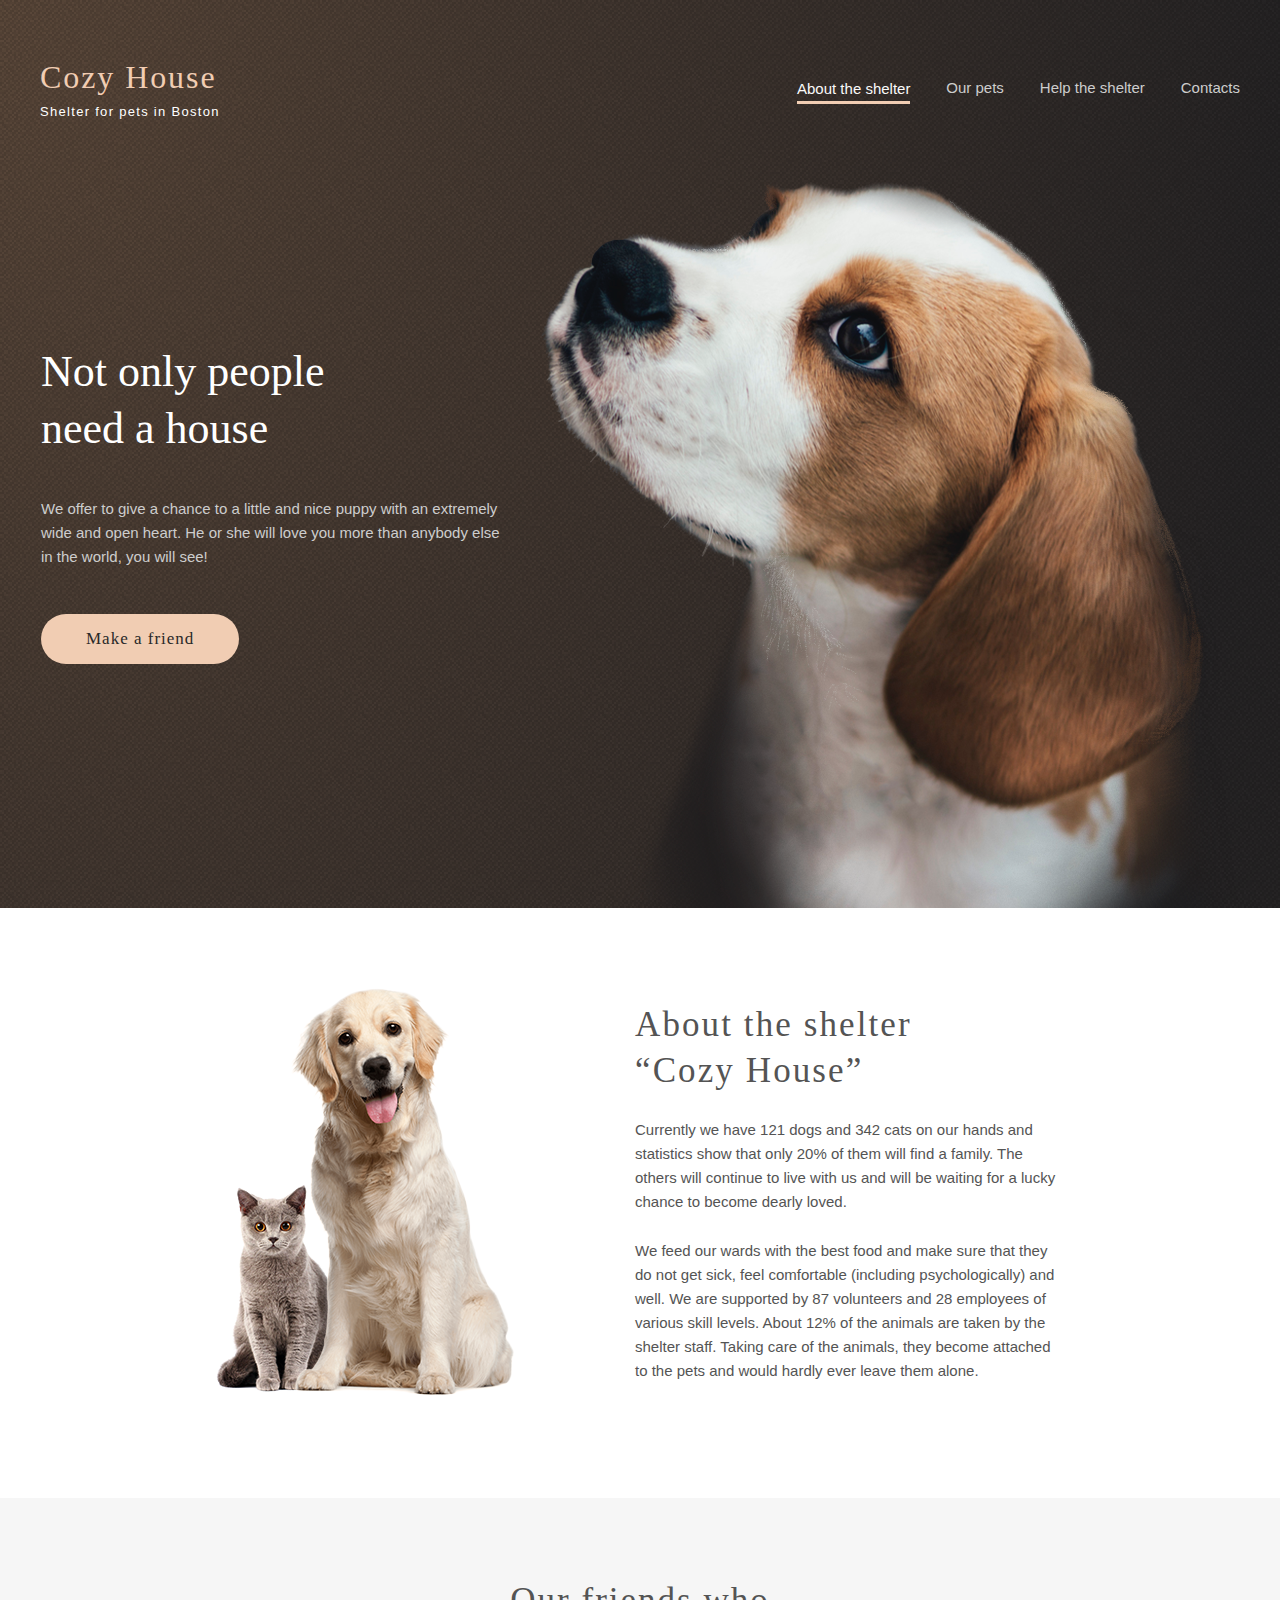
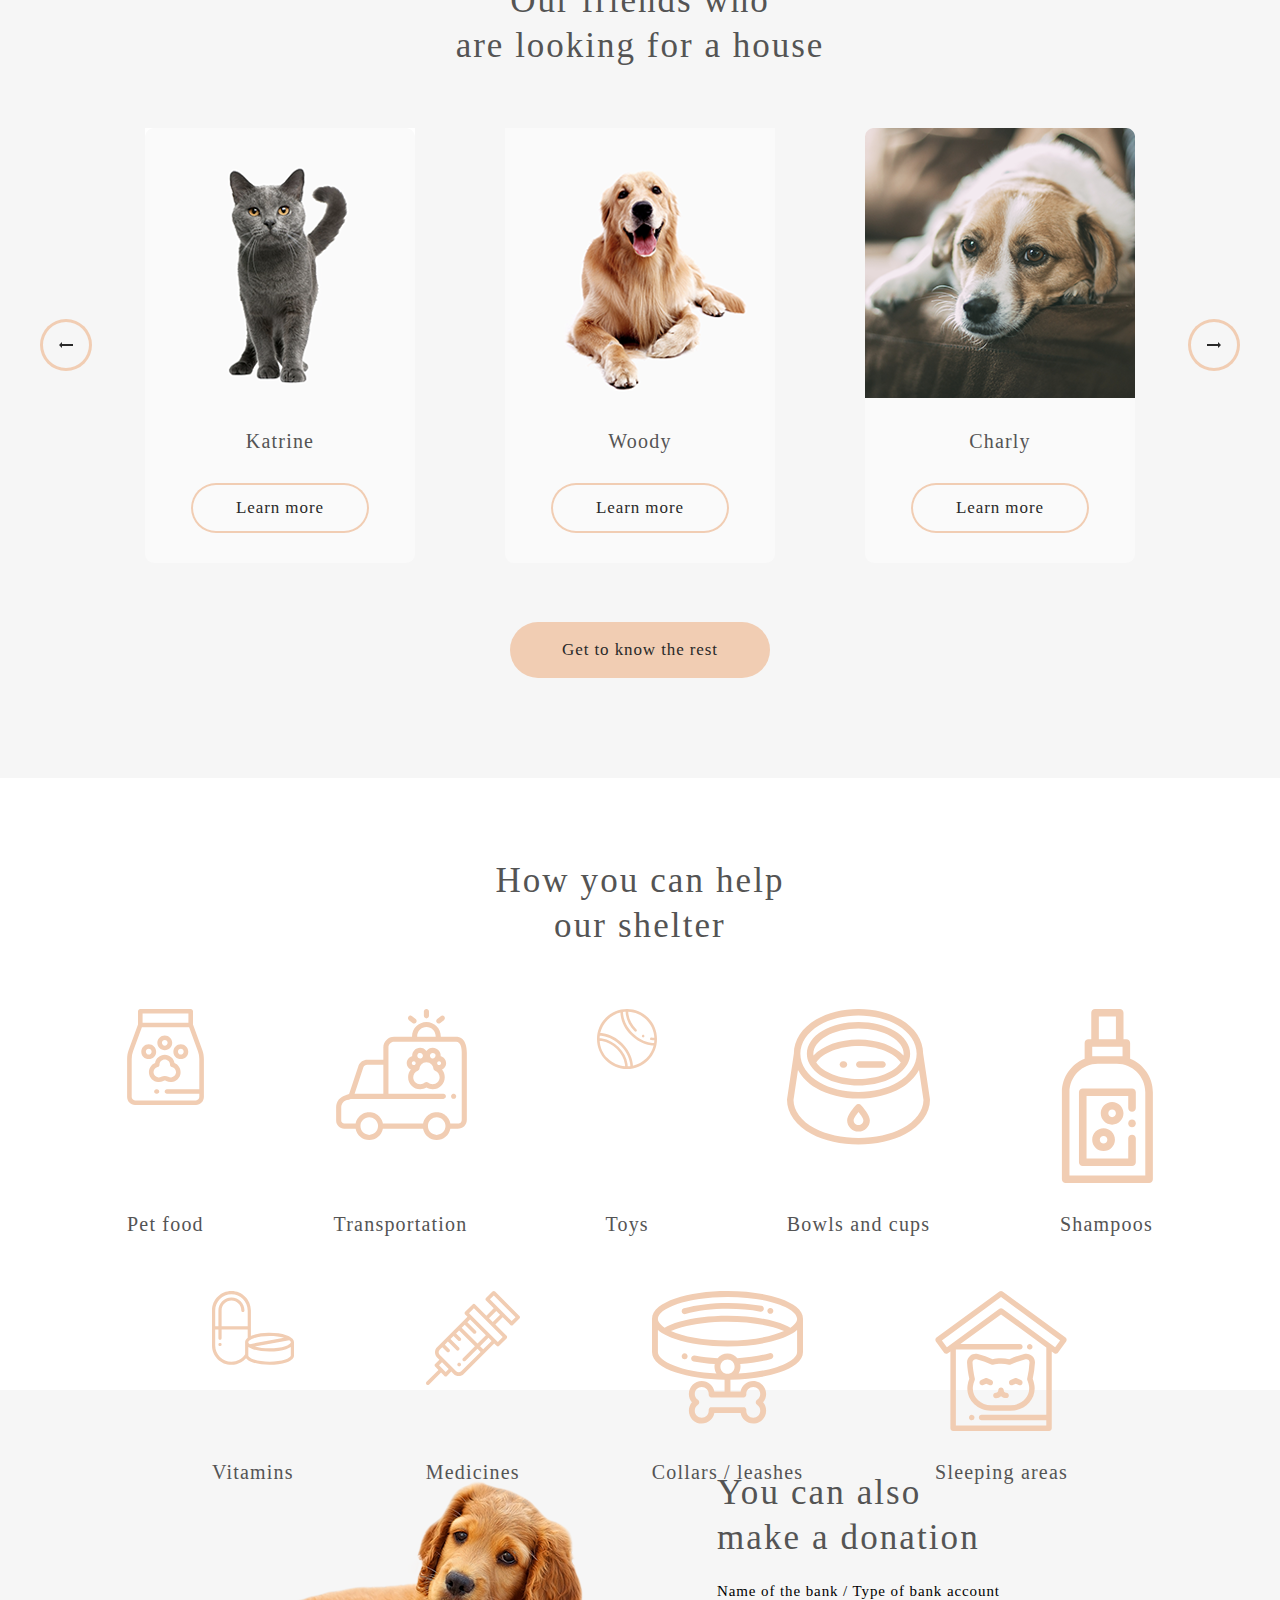
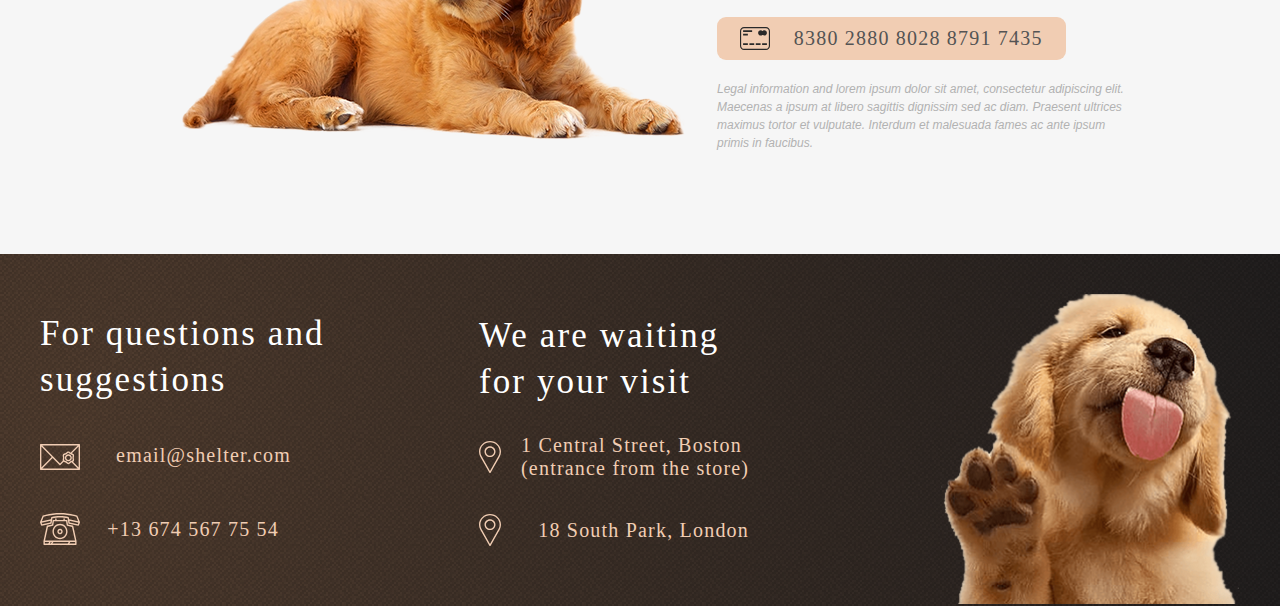
==== commit 0a54e823: "feat: implement burger fade" ====
--- a/pages/main/main.html
+++ b/pages/main/main.html
@@ -10,7 +10,6 @@
   <link rel="icon" href="favicon.ico" type="image/x-icon">
 </head>
 <body spellcheck="false">
-<div class="popup-card" style="display: none; opacity: 0;"></div>
 <div class="burger-wrapper">
   <div id="burger-menu-bg">
     <div class="burger-logo">
@@ -53,6 +52,7 @@
   </div>
 </div>
 <div id="burger-fade"></div>
+<div class="popup-card" style="display: none; opacity: 0;"></div>
 <div id="start-page-bg" class="bg">
   <div class="wrapper">
     <header id="main-header" class="header-inner">
@@ -290,14 +290,7 @@
   </div>
 
 </footer>
-<!--<script src="slick.min.js"></script>-->
-
-<!--<script type="text/javascript" src="/path/to/slidr.min.js"></script>-->
 </body>
-<!--<script src="https://unpkg.com/swiper/swiper-bundle.js"></script>-->
-<!--<script src="https://code.jquery.com/jquery-3.5.1.min.js"></script>-->
-<!--<script type="module" src="../pets-info.js"></script>-->
-
 <script type="text/javascript" src="./script.js"></script>
 <script type="text/javascript" src="./main.js"></script>
 </html>
--- a/pages/main/css/main.css
+++ b/pages/main/css/main.css
@@ -355,6 +355,8 @@
         justify-content: space-around;
         width: 100%;
         min-width: 100%; }
+        .pets__content__cards .slide .card:hover {
+          cursor: pointer; }
         .pets__content__cards .slide.to-left {
           animation: left 0.5s ease-in-out; }
         .pets__content__cards .slide.to-right {
@@ -373,7 +375,8 @@
         background-color: #fafafa;
         transition: 0.3s ease-in-out; }
         .pets__content__cards .card:hover {
-          box-shadow: 0px 2px 35px 14px rgba(13, 13, 13, 0.04); }
+          box-shadow: 0px 2px 35px 14px rgba(13, 13, 13, 0.04);
+          cursor: pointer; }
         .pets__content__cards .card__image {
           width: 100%; }
         .pets__content__cards .card__content {
@@ -790,6 +793,8 @@
     height: 80rem;
     background-color: #292929;
     opacity: .6; }
+  body #burger-fade:hover {
+    cursor: pointer; }
   body #burger-fade.show {
     display: block; }
   body .burger-wrapper {
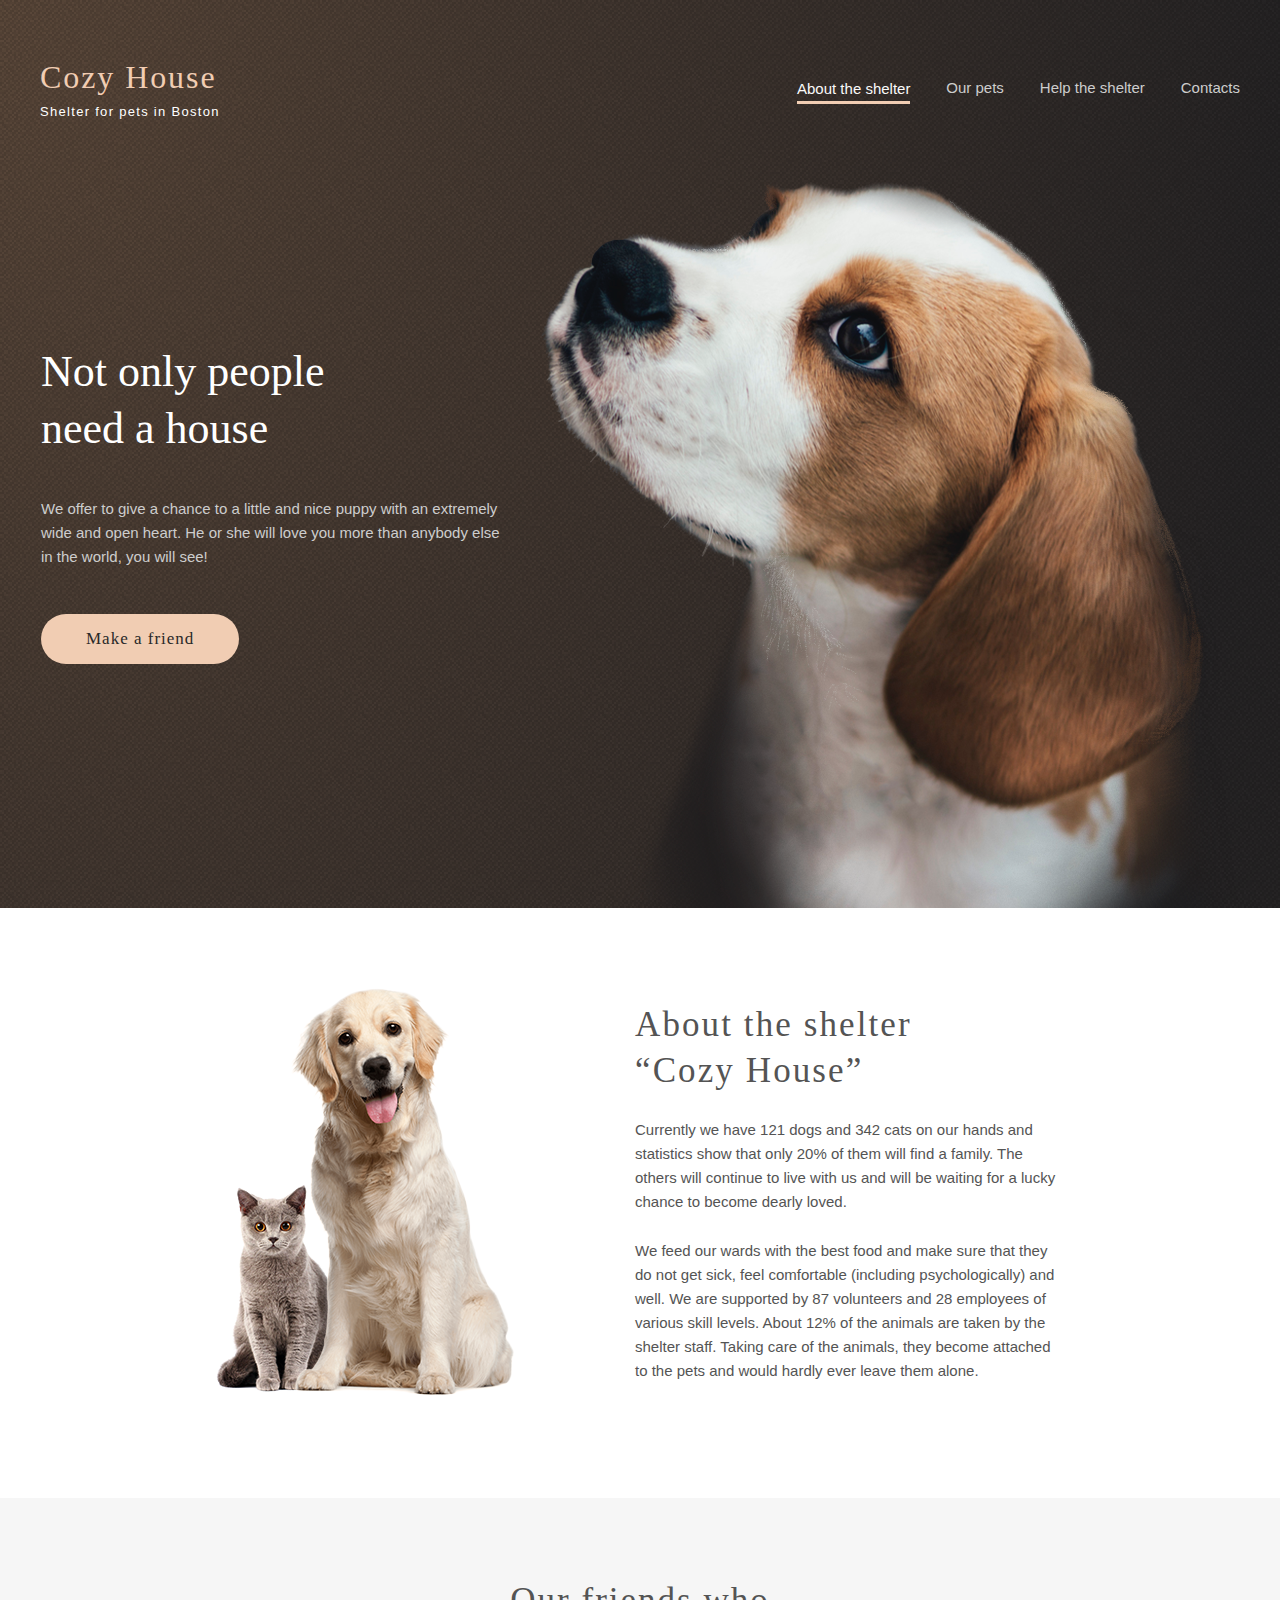
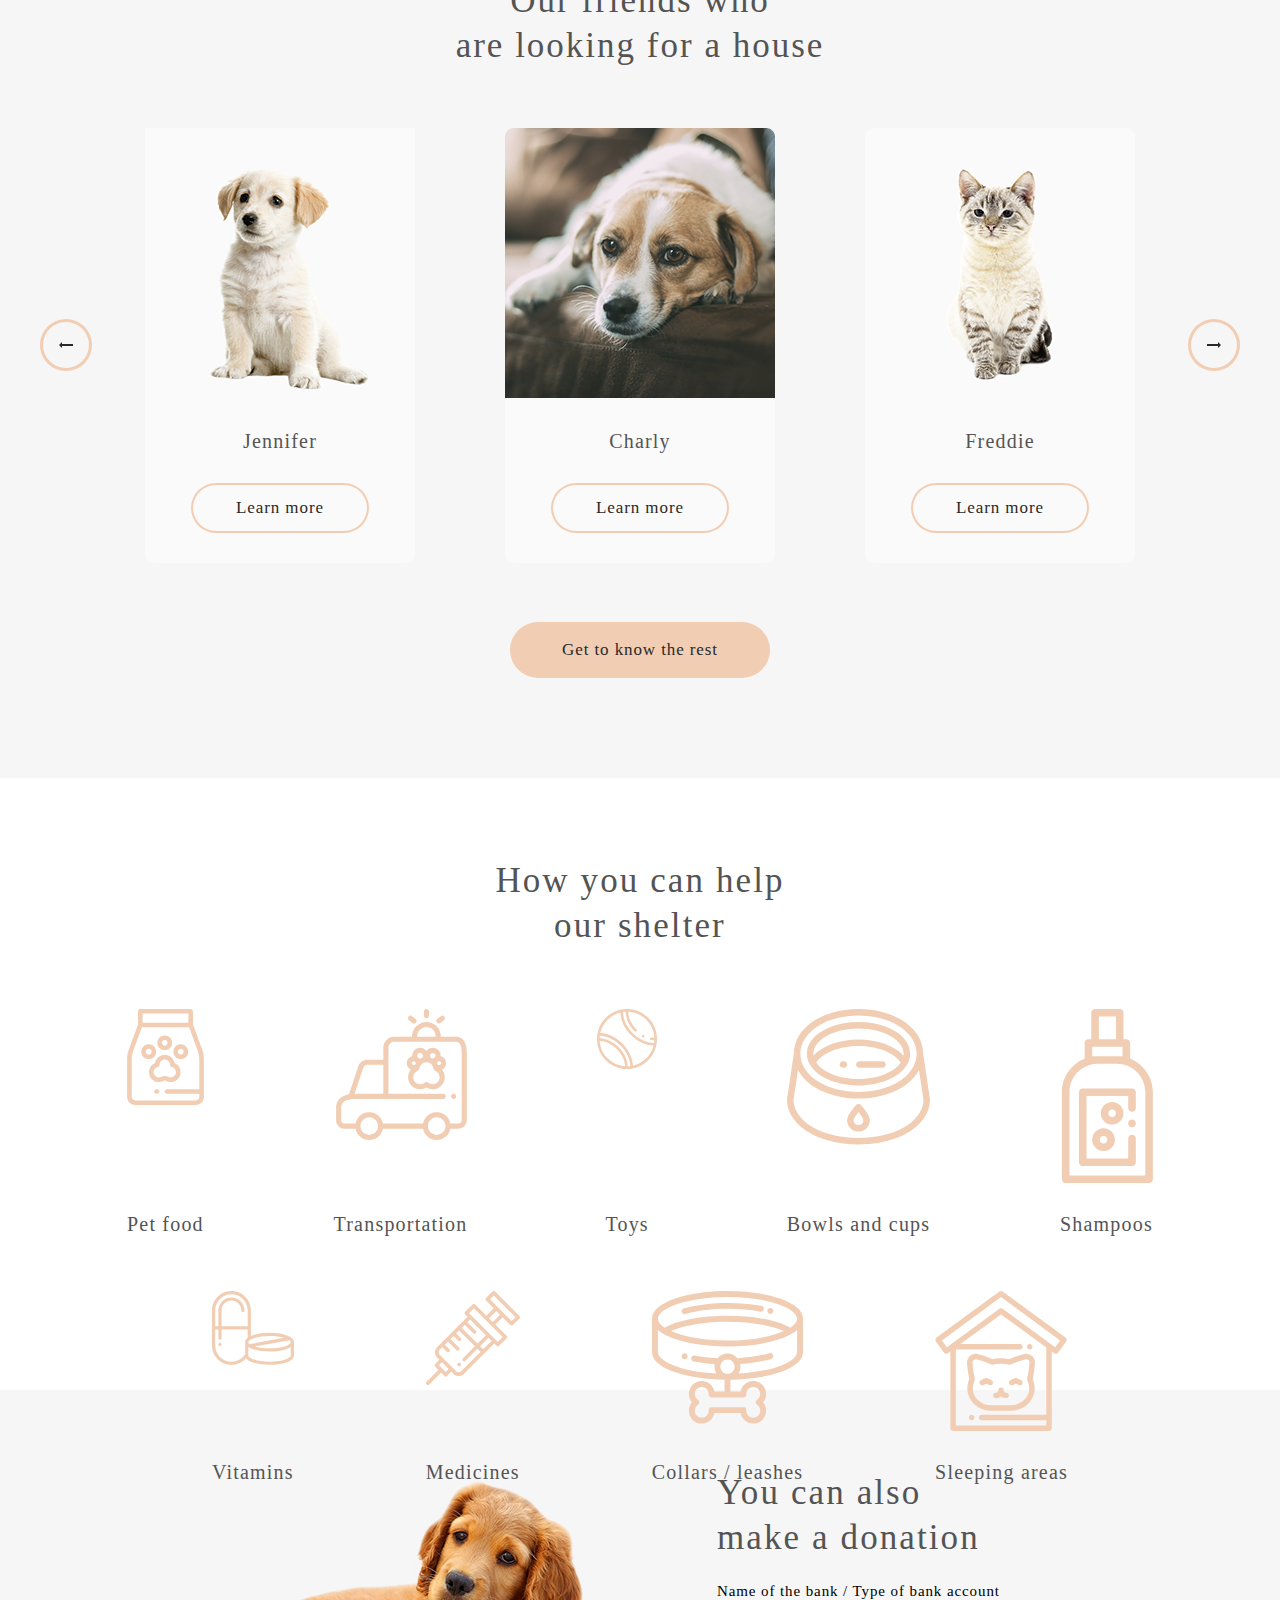
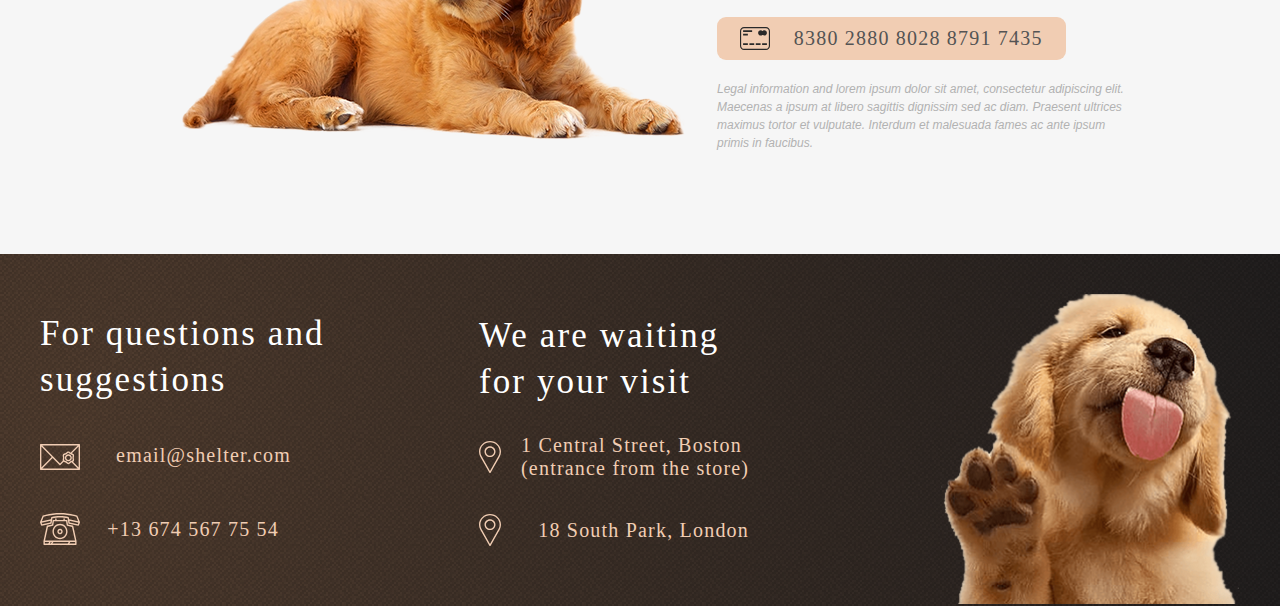
==== commit 989f3fd2: "feat: active logo" ====
--- a/pages/main/main.html
+++ b/pages/main/main.html
@@ -56,14 +56,16 @@
 <div id="start-page-bg" class="bg">
   <div class="wrapper">
     <header id="main-header" class="header-inner">
-      <div id="logo" class="logo">
-        <div class="logo__title">
-          Cozy House
-        </div>
-        <div class="logo__subtitle">
-          Shelter for pets in Boston
-        </div>
-      </div>
+      <a href="../main/main.html">
+        <div id="logo" class="logo">
+          <div class="logo__title">
+            Cozy House
+          </div>
+          <div class="logo__subtitle">
+            Shelter for pets in Boston
+          </div>
+        </div>
+      </a>
       <nav id="menu" class="menu">
         <ul id="menu-list" class="list">
           <li class="list__item">
--- a/pages/main/css/main.css
+++ b/pages/main/css/main.css
@@ -122,6 +122,9 @@
   width: 100%;
   padding: 6rem 4rem;
   transition: 400ms; }
+
+.header-inner a {
+  text-decoration: none; }
 
 .logo {
   display: flex;
@@ -355,8 +358,6 @@
         justify-content: space-around;
         width: 100%;
         min-width: 100%; }
-        .pets__content__cards .slide .card:hover {
-          cursor: pointer; }
         .pets__content__cards .slide.to-left {
           animation: left 0.5s ease-in-out; }
         .pets__content__cards .slide.to-right {
@@ -373,10 +374,10 @@
         flex-shrink: 0;
         text-align: center;
         background-color: #fafafa;
-        transition: 0.3s ease-in-out; }
+        transition: 0.3s ease-in-out;
+        cursor: pointer; }
         .pets__content__cards .card:hover {
-          box-shadow: 0px 2px 35px 14px rgba(13, 13, 13, 0.04);
-          cursor: pointer; }
+          box-shadow: 0px 2px 35px 14px rgba(13, 13, 13, 0.04); }
         .pets__content__cards .card__image {
           width: 100%; }
         .pets__content__cards .card__content {
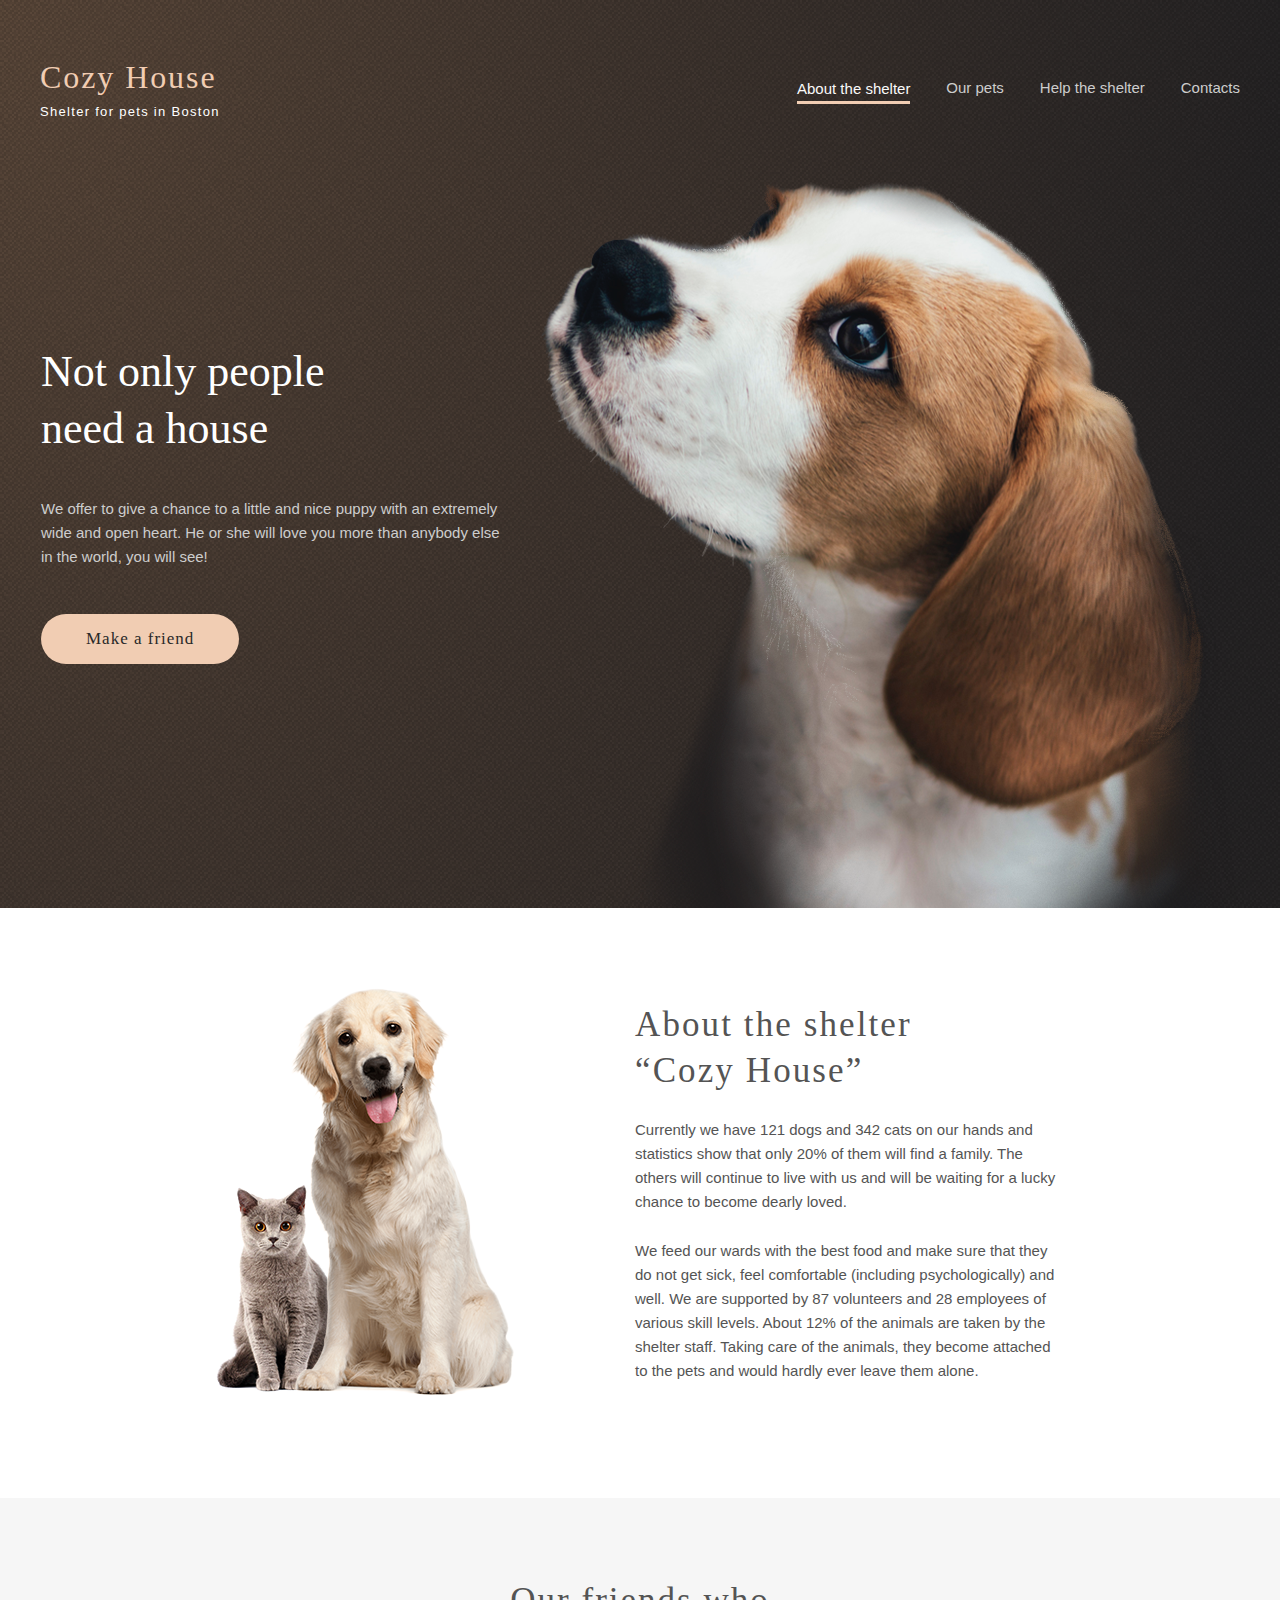
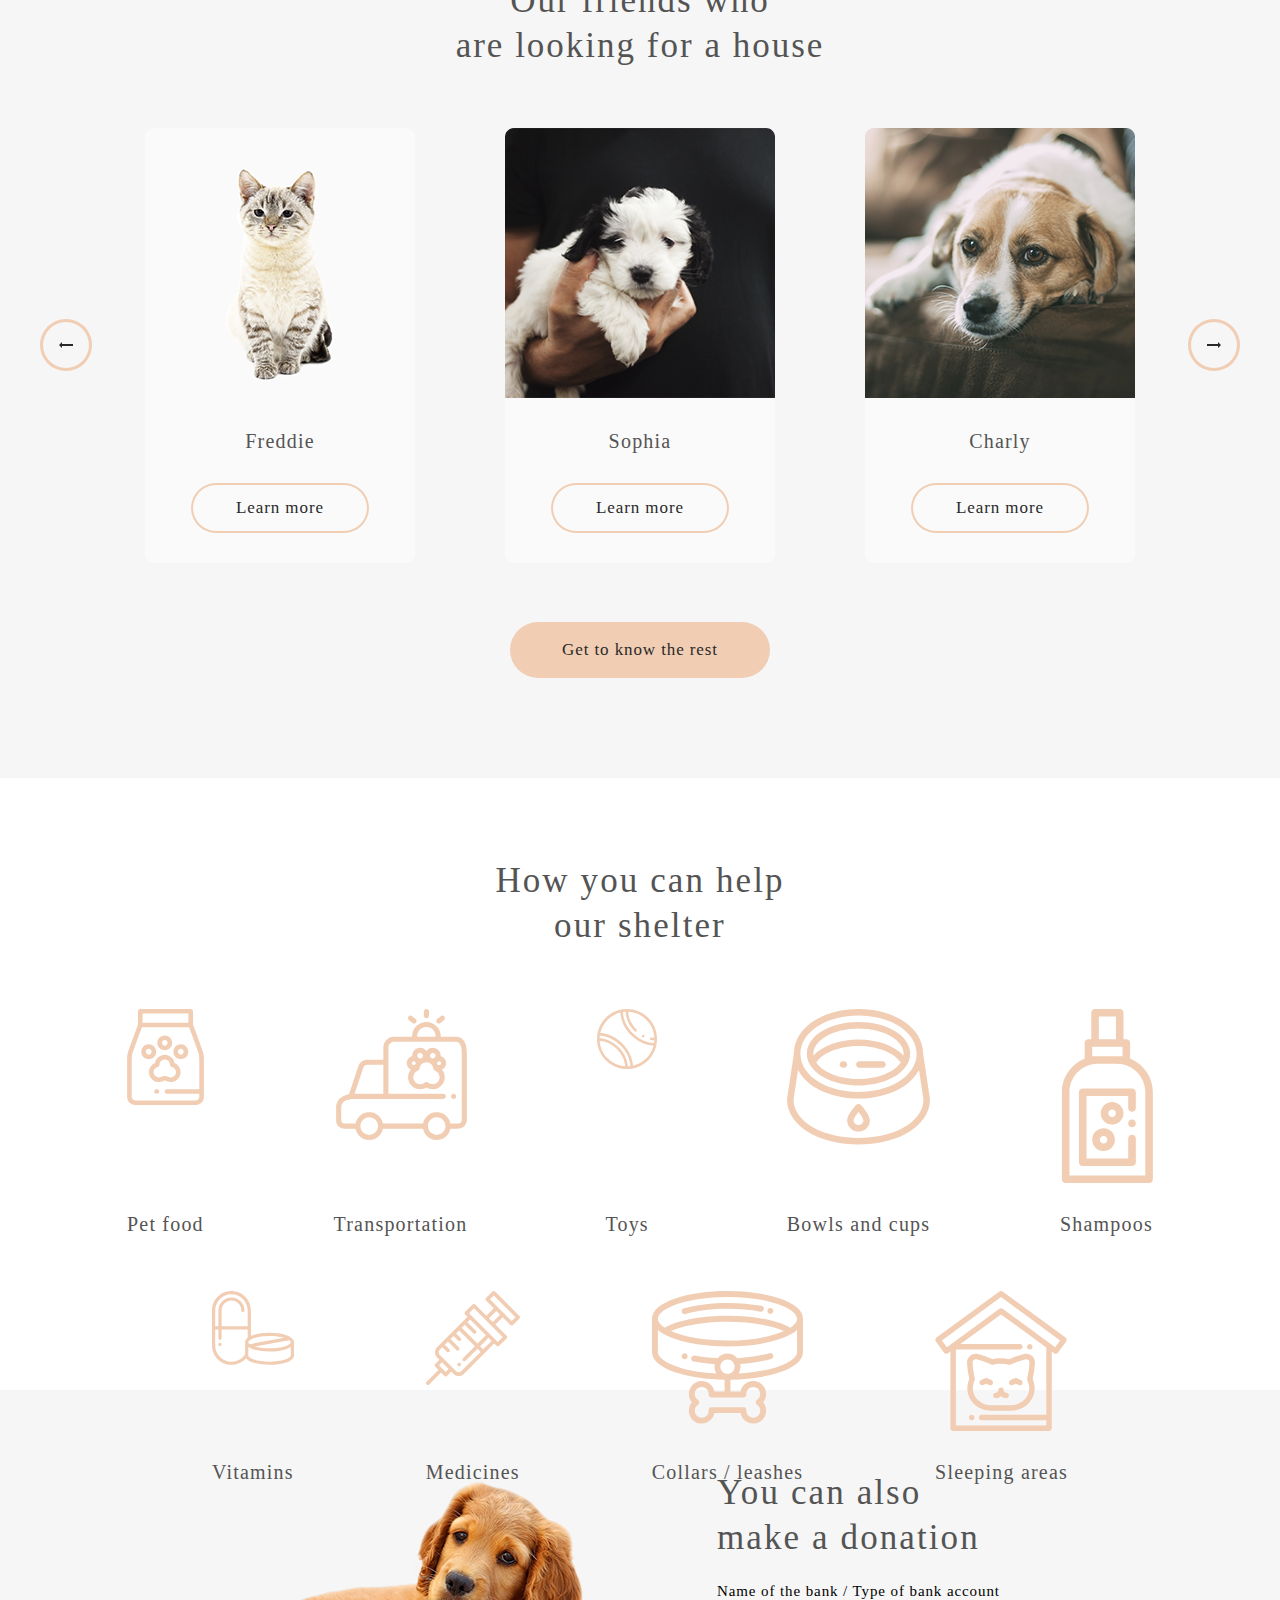
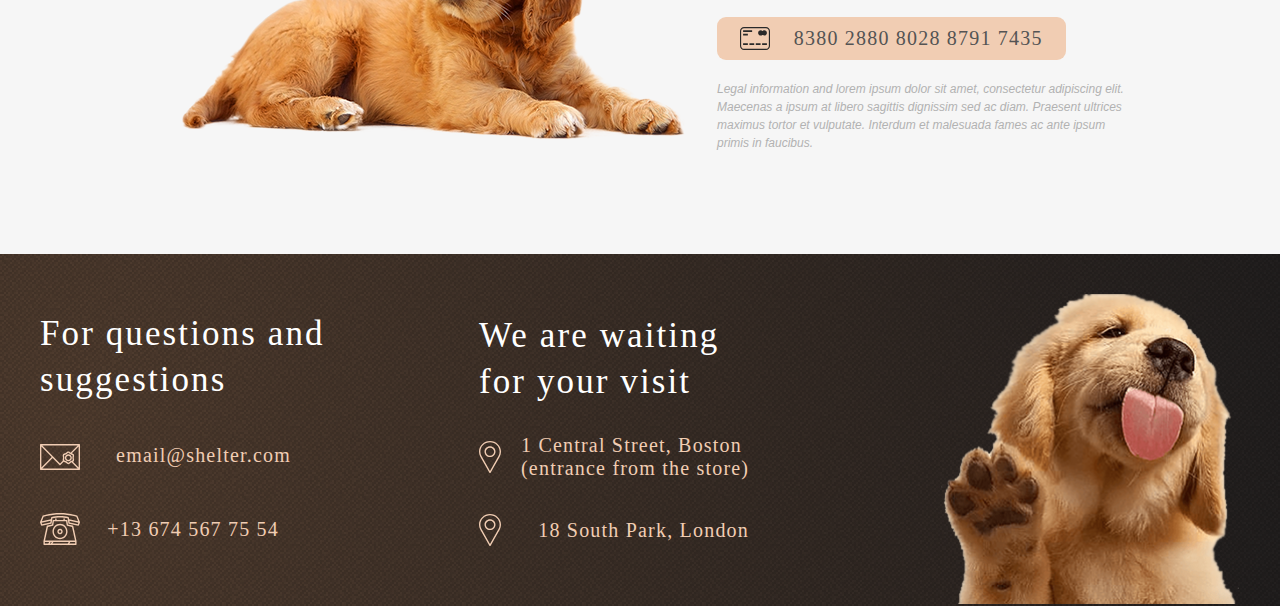
==== commit 8984719a: "fix: fix menu list" ====
--- a/pages/main/main.html
+++ b/pages/main/main.html
@@ -74,7 +74,7 @@
             </a>
           </li>
           <li class="list__item">
-            <a class="list__link list__link_disabled" href="../pets/pets.html">
+            <a class="list__link list__link_not-active" href="../pets/pets.html">
               Our pets
             </a>
           </li>
--- a/pages/main/css/main.css
+++ b/pages/main/css/main.css
@@ -178,10 +178,14 @@
         padding-top: 0.5rem; }
         #menu-list .list__item .list__link_active:hover {
           border-bottom: transparent; }
+      #menu-list .list__item .list__link_not-active {
+        color: #CDCDCD; }
+        #menu-list .list__item .list__link_not-active:hover {
+          color: #fff; }
       #menu-list .list__item .list__link_disabled {
         color: #CDCDCD; }
         #menu-list .list__item .list__link_disabled:hover {
-          color: #fff; }
+          cursor: default; }
 
 .bg {
   background: url(../../../assets/images/noise_transparent@2x.png), radial-gradient(100% 215.42% at 0% 0%, #5B483A 0%, #262425 100%), #211F20; }
@@ -708,7 +712,7 @@
 
   .about__wrapper {
     flex-direction: column-reverse;
-    padding: 8rem 16rem 9.7rem 16rem; }
+    align-items: center; }
   .about__content {
     margin: 0; }
   .about__description p {
@@ -764,8 +768,7 @@
 
   .donation__content {
     flex-direction: column-reverse;
-    margin-bottom: 9.7rem;
-    padding: 8rem 11.2rem 0 13.2rem; }
+    margin-bottom: 9.7rem; }
     .donation__content__image {
       padding-top: 6rem; }
     .donation__content__info {
@@ -972,7 +975,8 @@
 
   .about__wrapper {
     padding: 0;
-    margin-bottom: 4.1rem; }
+    margin-bottom: 4.1rem;
+    justify-content: center; }
   .about__content {
     align-items: center; }
   .about__title {
